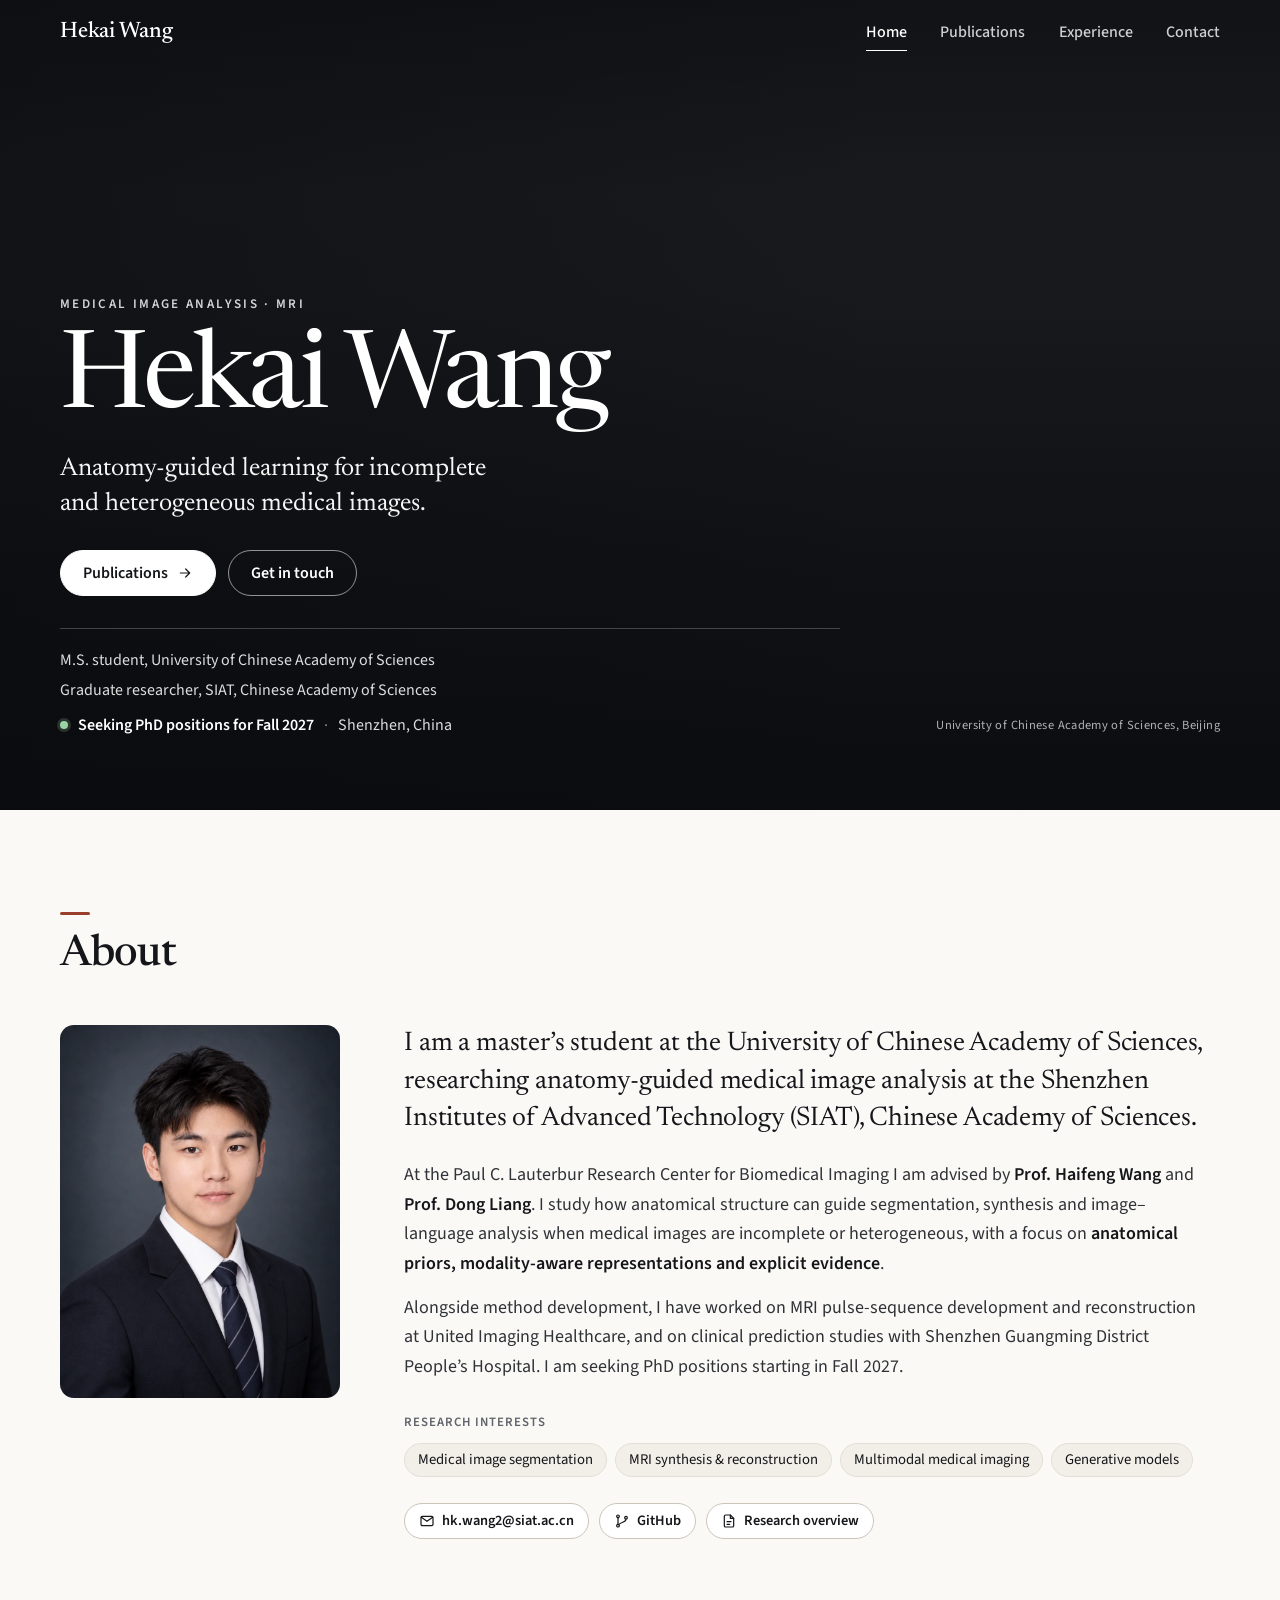
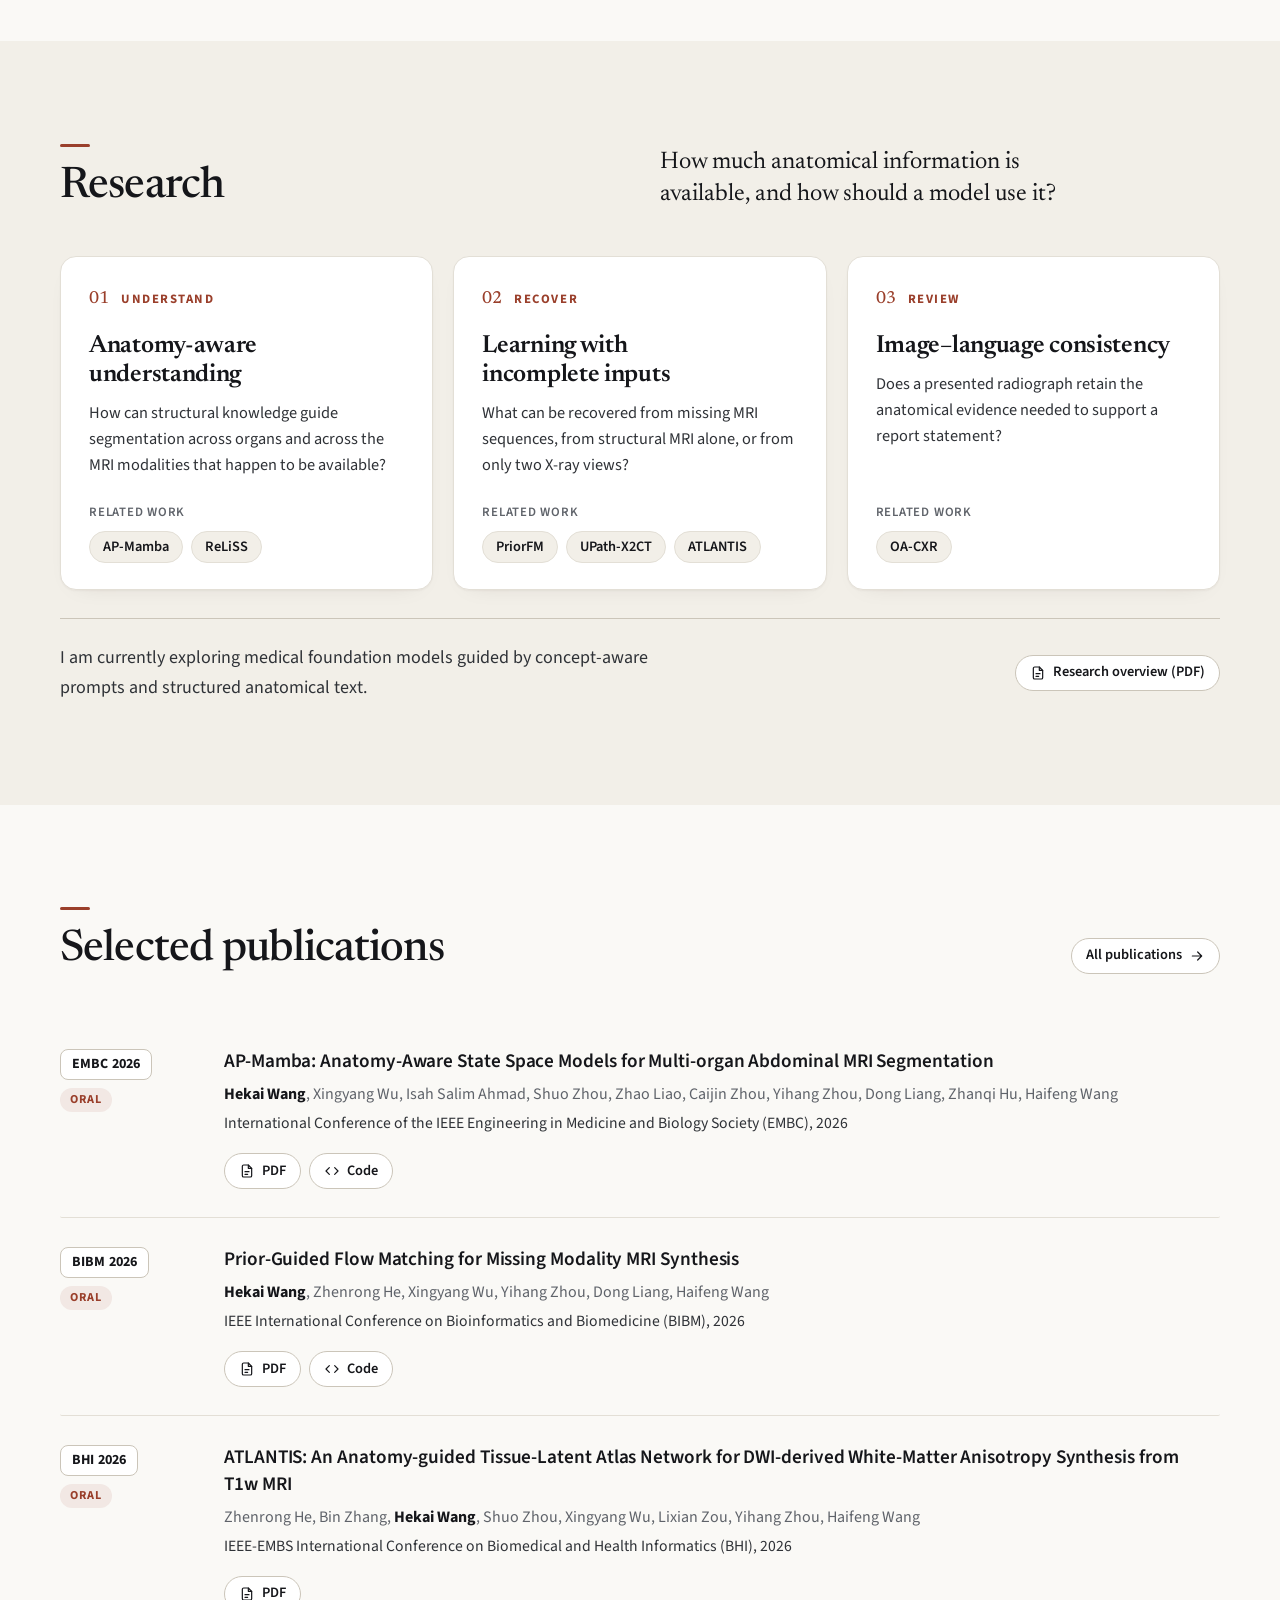
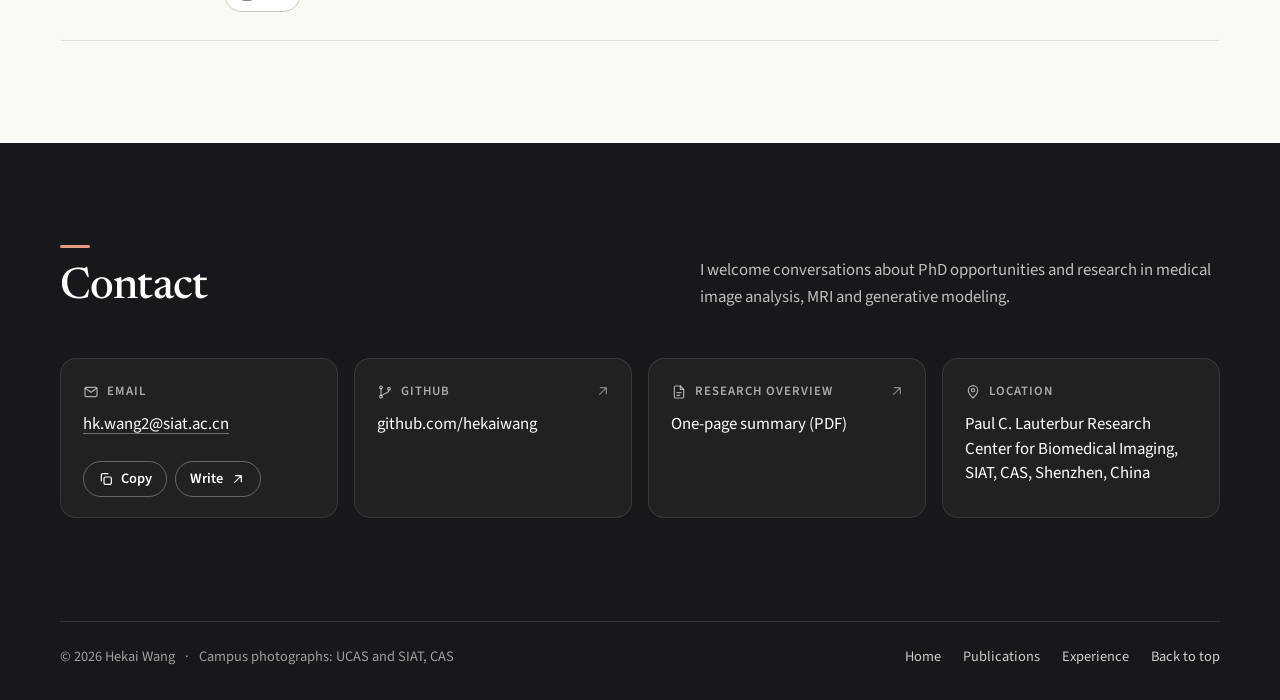
==== index.html @ 2dc3ee7f "Redesign homepage into Home, Publications and Experience pages - Home: campus photo hero (desktop: U" ====
<!doctype html>
<html lang="en">
<head>
<meta charset="utf-8">
<meta name="viewport" content="width=device-width, initial-scale=1, viewport-fit=cover">
<title>Hekai Wang — Medical Image Analysis</title>
<meta name="description" content="Hekai Wang is an M.S. student at the University of Chinese Academy of Sciences and a graduate researcher at SIAT, CAS, working on anatomy-guided medical image analysis. Seeking PhD positions for Fall 2027.">
<meta name="color-scheme" content="light dark">
<meta name="theme-color" content="#faf9f6" media="(prefers-color-scheme: light)">
<meta name="theme-color" content="#111214" media="(prefers-color-scheme: dark)">
<link rel="canonical" href="https://hekaiwang.github.io/">
<meta property="og:type" content="website">
<meta property="og:url" content="https://hekaiwang.github.io/">
<meta property="og:title" content="Hekai Wang — Medical Image Analysis">
<meta property="og:description" content="Hekai Wang is an M.S. student at the University of Chinese Academy of Sciences and a graduate researcher at SIAT, CAS, working on anatomy-guided medical image analysis. Seeking PhD positions for Fall 2027.">
<meta property="og:image" content="https://hekaiwang.github.io/assets/research-overview-preview.webp">
<link rel="icon" href="favicon.svg" type="image/svg+xml">
<link rel="preload" href="assets/newsreader-latin.woff2" as="font" type="font/woff2" crossorigin>
<link rel="preload" href="assets/source-sans-3-latin.woff2" as="font" type="font/woff2" crossorigin>
<link rel="preload" href="assets/hero-phone-sunset.webp" as="image" media="(max-width: 760px), (max-aspect-ratio: 4/5)">
<link rel="preload" href="assets/hero-ucas-gate.webp" as="image" media="(min-width: 761px) and (min-aspect-ratio: 4/5)">
<script>document.documentElement.classList.add('js')</script>
<link rel="stylesheet" href="style.css?v=10">
<script src="site.js?v=10" defer></script>
</head>
<body>
<svg width="0" height="0" style="position:absolute" aria-hidden="true" focusable="false">
  <symbol id="i-doc" viewBox="0 0 24 24"><path d="M14 3H7a2 2 0 0 0-2 2v14a2 2 0 0 0 2 2h10a2 2 0 0 0 2-2V8z"/><path d="M14 3v5h5M9 13h6M9 17h4"/></symbol>
  <symbol id="i-code" viewBox="0 0 24 24"><path d="m8 7-5 5 5 5M16 7l5 5-5 5"/></symbol>
  <symbol id="i-chev" viewBox="0 0 24 24"><path d="m6 9 6 6 6-6"/></symbol>
  <symbol id="i-ext" viewBox="0 0 24 24"><path d="M7 17 17 7M8 7h9v9"/></symbol>
  <symbol id="i-arrow" viewBox="0 0 24 24"><path d="M5 12h14M13 6l6 6-6 6"/></symbol>
  <symbol id="i-down" viewBox="0 0 24 24"><path d="M12 5v14M6 13l6 6 6-6"/></symbol>
  <symbol id="i-mail" viewBox="0 0 24 24"><rect x="3" y="5" width="18" height="14" rx="2"/><path d="m3.5 6.5 8.5 6 8.5-6"/></symbol>
  <symbol id="i-copy" viewBox="0 0 24 24"><rect x="9" y="9" width="11" height="11" rx="2"/><path d="M5 15V6a2 2 0 0 1 2-2h8"/></symbol>
  <symbol id="i-check" viewBox="0 0 24 24"><path d="m5 12.5 4.5 4.5L19 7.5"/></symbol>
  <symbol id="i-pin" viewBox="0 0 24 24"><path d="M12 21s-7-6.2-7-11.5a7 7 0 0 1 14 0C19 14.8 12 21 12 21z"/><circle cx="12" cy="9.5" r="2.5"/></symbol>
  <symbol id="i-branch" viewBox="0 0 24 24"><circle cx="6" cy="5" r="2"/><circle cx="6" cy="19" r="2"/><circle cx="18" cy="7" r="2"/><path d="M6 7v10M18 9c0 5-6 4-11 8.5"/></symbol>
</svg>

<a class="skip" href="#main">Skip to content</a>

<header class="site-header">
  <div class="wrap bar">
    <a class="brand" href="#top">Hekai Wang</a>
    <nav class="nav" id="site-nav" aria-label="Primary">
      <a href="#top" aria-current="page">Home</a>
      <a href="publications.html">Publications</a>
      <a href="experience.html">Experience</a>
      <a href="#contact">Contact</a>
    </nav>
    <button class="menu-button" type="button" aria-expanded="false" aria-controls="site-nav"><span class="label">Menu</span><span class="menu-icon" aria-hidden="true"></span></button>
  </div>
</header>

<main id="main">

<section class="hero hero-home" id="top" aria-label="Introduction">
  <div class="hero-media" aria-hidden="true">
    <picture class="slide slide-first is-active" data-caption="University of Chinese Academy of Sciences, Beijing">
      <source media="(max-width: 760px), (max-aspect-ratio: 4/5)" srcset="assets/hero-phone-sunset.webp" width="1170" height="1620">
      <img src="assets/hero-ucas-gate.webp" alt="" width="2576" height="1096" fetchpriority="high" decoding="async">
    </picture>
    <img class="slide slide-aerial only-desk" data-src="assets/hero-ucas-aerial.webp" data-caption="University of Chinese Academy of Sciences, Beijing" alt="" width="2560" height="1707" decoding="async">
    <img class="slide slide-night only-phone" data-src="assets/hero-phone-night.webp" alt="" width="1170" height="1755" decoding="async">
    <img class="slide slide-ginkgo only-phone" data-src="assets/hero-phone-ginkgo.webp" alt="" width="1170" height="1796" decoding="async">
  </div>
  <div class="hero-inner">
    <div class="wrap hero-row">
      <div class="hero-text">
        <p class="hero-kicker">Medical image analysis · MRI</p>
        <h1>Hekai Wang</h1>
        <p class="hero-lede">Anatomy-guided learning for incomplete and heterogeneous medical images.</p>
        <div class="hero-actions">
          <a class="hbtn hbtn-solid" href="publications.html">Publications<svg class="i" aria-hidden="true"><use href="#i-arrow"/></svg></a>
          <a class="hbtn" href="#contact">Get in touch</a>
        </div>
        <div class="hero-foot">
          <ul class="hero-meta">
            <li>M.S. student, University of Chinese Academy of Sciences</li>
            <li>Graduate researcher, SIAT, Chinese Academy of Sciences</li>
          </ul>
          <p class="hero-status"><span class="status-dot" aria-hidden="true"></span><span>Seeking PhD positions for Fall 2027</span><span class="hero-sep" aria-hidden="true">·</span><span class="hero-loc">Shenzhen, China</span></p>
        </div>
      </div>
      <p class="hero-caption" aria-hidden="true">University of Chinese Academy of Sciences, Beijing</p>
    </div>
  </div>
</section>

<section class="section" aria-labelledby="about-title">
  <div class="wrap" id="about">
    <header class="section-header">
      <h2 class="section-title" id="about-title">About</h2>
    </header>
    <div class="about">
      <figure class="portrait">
        <img src="assets/hekai-wang-portrait.webp" alt="Portrait of Hekai Wang" width="900" height="1200" loading="lazy" decoding="async">
      </figure>
      <div class="about-text">
        <p class="lead">I am a master’s student at the University of Chinese Academy of Sciences, researching anatomy-guided medical image analysis at the Shenzhen Institutes of Advanced Technology (SIAT), Chinese Academy of Sciences.</p>
        <p>At the Paul C. Lauterbur Research Center for Biomedical Imaging I am advised by <strong>Prof. Haifeng Wang</strong> and <strong>Prof. Dong Liang</strong>. I study how anatomical structure can guide segmentation, synthesis and image–language analysis when medical images are incomplete or heterogeneous, with a focus on <strong>anatomical priors, modality-aware representations and explicit evidence</strong>.</p>
        <p>Alongside method development, I have worked on MRI pulse-sequence development and reconstruction at United Imaging Healthcare, and on clinical prediction studies with Shenzhen Guangming District People’s Hospital. I am seeking PhD positions starting in Fall 2027.</p>
        <div class="interests">
          <p class="mini-label">Research interests</p>
          <ul class="chips">
            <li>Medical image segmentation</li>
            <li>MRI synthesis &amp; reconstruction</li>
            <li>Multimodal medical imaging</li>
            <li>Generative models</li>
          </ul>
        </div>
        <div class="about-links">
          <a class="btn-s" href="mailto:hk.wang2@siat.ac.cn"><svg class="i" aria-hidden="true"><use href="#i-mail"/></svg>hk.wang2@siat.ac.cn</a>
          <a class="btn-s" href="https://github.com/hekaiwang" target="_blank" rel="noopener"><svg class="i" aria-hidden="true"><use href="#i-branch"/></svg>GitHub</a>
          <a class="btn-s" href="assets/hekai-wang-research-overview.pdf" target="_blank" rel="noopener"><svg class="i" aria-hidden="true"><use href="#i-doc"/></svg>Research overview</a>
        </div>
      </div>
    </div>
  </div>
</section>

<section class="section tone" aria-labelledby="research-title">
  <div class="wrap" id="research">
    <header class="section-header">
      <h2 class="section-title" id="research-title">Research</h2>
      <p class="section-desc section-question">How much anatomical information is available, and how should a model use it?</p>
    </header>
    <div class="cards">
      <article class="card">
        <p class="card-top"><span class="card-num">01</span><span class="card-kicker">Understand</span></p>
        <h3>Anatomy-aware understanding</h3>
        <p>How can structural knowledge guide segmentation across organs and across the MRI modalities that happen to be available?</p>
        <p class="card-links"><span class="card-links-label">Related work</span><a class="tag" href="publications.html#pub-ap-mamba">AP-Mamba</a><a class="tag" href="publications.html#pub-reliss">ReLiSS</a></p>
      </article>
      <article class="card">
        <p class="card-top"><span class="card-num">02</span><span class="card-kicker">Recover</span></p>
        <h3>Learning with incomplete inputs</h3>
        <p>What can be recovered from missing MRI sequences, from structural MRI alone, or from only two X-ray views?</p>
        <p class="card-links"><span class="card-links-label">Related work</span><a class="tag" href="publications.html#pub-prior-flow">PriorFM</a><a class="tag" href="publications.html#pub-upath">UPath-X2CT</a><a class="tag" href="publications.html#pub-atlantis">ATLANTIS</a></p>
      </article>
      <article class="card">
        <p class="card-top"><span class="card-num">03</span><span class="card-kicker">Review</span></p>
        <h3>Image–language consistency</h3>
        <p>Does a presented radiograph retain the anatomical evidence needed to support a report statement?</p>
        <p class="card-links"><span class="card-links-label">Related work</span><a class="tag" href="publications.html#pub-oa-cxr">OA-CXR</a></p>
      </article>
    </div>
    <div class="research-foot">
      <p>I am currently exploring medical foundation models guided by concept-aware prompts and structured anatomical text.</p>
      <a class="btn-s" href="assets/hekai-wang-research-overview.pdf" target="_blank" rel="noopener"><svg class="i" aria-hidden="true"><use href="#i-doc"/></svg>Research overview (PDF)</a>
    </div>
  </div>
</section>

<section class="section" aria-labelledby="selected-title">
  <div class="wrap" id="selected">
    <header class="section-header">
      <h2 class="section-title" id="selected-title">Selected publications</h2>
      <a class="btn-s btn-more" href="publications.html">All publications<svg class="i" aria-hidden="true"><use href="#i-arrow"/></svg></a>
    </header>
    <div class="pub-list">
    <article class="pub">
        <div class="pub-badge"><span class="venue">EMBC 2026</span><span class="flag flag-oral">Oral</span></div>
        <div class="pub-main">
          <h3 class="pub-title"><a href="papers/ap-mamba.pdf" target="_blank" rel="noopener">AP-Mamba: Anatomy-Aware State Space Models for Multi-organ Abdominal MRI Segmentation</a></h3>
          <p class="pub-authors"><b>Hekai Wang</b>, Xingyang Wu, Isah Salim Ahmad, Shuo Zhou, Zhao Liao, Caijin Zhou, Yihang Zhou, Dong Liang, Zhanqi Hu, Haifeng Wang</p>
          <p class="pub-venue">International Conference of the IEEE Engineering in Medicine and Biology Society (EMBC), 2026</p>
          <div class="pub-actions">
            <a class="btn-s" href="papers/ap-mamba.pdf" target="_blank" rel="noopener"><svg class="i" aria-hidden="true"><use href="#i-doc"/></svg>PDF</a>
            <a class="btn-s" href="https://github.com/hekaiwang/AP-MAMBA" target="_blank" rel="noopener"><svg class="i" aria-hidden="true"><use href="#i-code"/></svg>Code</a>
          </div>
        </div>
      </article>

    <article class="pub">
        <div class="pub-badge"><span class="venue">BIBM 2026</span><span class="flag flag-oral">Oral</span></div>
        <div class="pub-main">
          <h3 class="pub-title"><a href="papers/prior-flow.pdf" target="_blank" rel="noopener">Prior-Guided Flow Matching for Missing Modality MRI Synthesis</a></h3>
          <p class="pub-authors"><b>Hekai Wang</b>, Zhenrong He, Xingyang Wu, Yihang Zhou, Dong Liang, Haifeng Wang</p>
          <p class="pub-venue">IEEE International Conference on Bioinformatics and Biomedicine (BIBM), 2026</p>
          <div class="pub-actions">
            <a class="btn-s" href="papers/prior-flow.pdf" target="_blank" rel="noopener"><svg class="i" aria-hidden="true"><use href="#i-doc"/></svg>PDF</a>
            <a class="btn-s" href="https://github.com/hekaiwang/PriorFM" target="_blank" rel="noopener"><svg class="i" aria-hidden="true"><use href="#i-code"/></svg>Code</a>
          </div>
        </div>
      </article>

    <article class="pub">
        <div class="pub-badge"><span class="venue">BHI 2026</span><span class="flag flag-oral">Oral</span></div>
        <div class="pub-main">
          <h3 class="pub-title"><a href="papers/atlantis.pdf" target="_blank" rel="noopener">ATLANTIS: An Anatomy-guided Tissue-Latent Atlas Network for DWI-derived White-Matter Anisotropy Synthesis from T1w MRI</a></h3>
          <p class="pub-authors">Zhenrong He, Bin Zhang, <b>Hekai Wang</b>, Shuo Zhou, Xingyang Wu, Lixian Zou, Yihang Zhou, Haifeng Wang</p>
          <p class="pub-venue">IEEE-EMBS International Conference on Biomedical and Health Informatics (BHI), 2026</p>
          <div class="pub-actions">
            <a class="btn-s" href="papers/atlantis.pdf" target="_blank" rel="noopener"><svg class="i" aria-hidden="true"><use href="#i-doc"/></svg>PDF</a>
          </div>
        </div>
      </article>
    </div>
  </div>
</section>

<section class="section band" aria-labelledby="contact-title">
  <div class="wrap" id="contact">
    <header class="section-header">
      <h2 class="section-title" id="contact-title">Contact</h2>
      <p class="section-desc">I welcome conversations about PhD opportunities and research in medical image analysis, MRI and generative modeling.</p>
    </header>
    <div class="contact-grid">
      <div class="c-card">
        <p class="c-label"><svg class="i" aria-hidden="true"><use href="#i-mail"/></svg>Email</p>
        <p class="c-value"><a href="mailto:hk.wang2@siat.ac.cn" id="email-address">hk.wang2@siat.ac.cn</a></p>
        <div class="c-actions">
          <button class="btn-s" type="button" data-copy="hk.wang2@siat.ac.cn"><svg class="i i-idle" aria-hidden="true"><use href="#i-copy"/></svg><svg class="i i-done" aria-hidden="true"><use href="#i-check"/></svg><span class="label">Copy</span></button>
          <a class="btn-s" href="mailto:hk.wang2@siat.ac.cn">Write<svg class="i" aria-hidden="true"><use href="#i-ext"/></svg></a>
        </div>
      </div>
      <a class="c-card c-link" href="https://github.com/hekaiwang" target="_blank" rel="noopener">
        <p class="c-label"><svg class="i" aria-hidden="true"><use href="#i-branch"/></svg>GitHub</p>
        <p class="c-value">github.com/hekaiwang</p>
        <span class="c-go" aria-hidden="true"><svg class="i"><use href="#i-ext"/></svg></span>
      </a>
      <a class="c-card c-link" href="assets/hekai-wang-research-overview.pdf" target="_blank" rel="noopener">
        <p class="c-label"><svg class="i" aria-hidden="true"><use href="#i-doc"/></svg>Research overview</p>
        <p class="c-value">One-page summary (PDF)</p>
        <span class="c-go" aria-hidden="true"><svg class="i"><use href="#i-ext"/></svg></span>
      </a>
      <div class="c-card">
        <p class="c-label"><svg class="i" aria-hidden="true"><use href="#i-pin"/></svg>Location</p>
        <p class="c-value">Paul C. Lauterbur Research Center for Biomedical Imaging, SIAT, CAS, Shenzhen, China</p>
      </div>
    </div>
  </div>
</section>

</main>

<footer class="site-footer">
  <div class="wrap footer-row">
    <p>© 2026 Hekai Wang<span class="dot-sep" aria-hidden="true">·</span>Campus photographs: UCAS and SIAT, CAS</p>
    <nav class="footer-nav" aria-label="Footer">
      <a href="index.html">Home</a>
      <a href="publications.html">Publications</a>
      <a href="experience.html">Experience</a>
      <a href="#top">Back to top</a>
    </nav>
  </div>
</footer>

<p class="visually-hidden" id="live" role="status" aria-live="polite"></p>
</body>
</html>
---- style.css ----
/* Hekai Wang — academic homepage
   Newsreader for display, Source Sans 3 for reading.
   Warm paper with tinted alternating sections, ink text, one brick accent from the campus photographs. */

@font-face { font-family: "Newsreader"; font-style: normal; font-weight: 200 800; font-display: swap; src: url("assets/newsreader-latin.woff2") format("woff2"); }
@font-face { font-family: "Source Sans 3"; font-style: normal; font-weight: 200 900; font-display: swap; src: url("assets/source-sans-3-latin.woff2") format("woff2"); }

:root {
  --paper: #faf9f6;
  --tint: #f2efe8;
  --card: #ffffff;
  --ink: #15161a;
  --text: #2f3237;
  --muted: #5f636a;
  --rule: #e3dfd6;
  --rule-strong: #cbc5b9;
  --accent: #9a3f2b;
  --accent-soft: rgba(154, 63, 43, .09);
  --band: #17181b;
  --focus: #2f5d9e;
  --flash: rgba(154, 63, 43, .08);

  --serif: "Newsreader", "Iowan Old Style", "Palatino Linotype", Georgia, serif;
  --sans: "Source Sans 3", -apple-system, BlinkMacSystemFont, "Segoe UI", "Helvetica Neue", Arial, "PingFang SC", "Microsoft YaHei", sans-serif;

  --header-h: 64px;
  --wrap: 1160px;
  --gutter: clamp(20px, 4.5vw, 48px);
  --ease: cubic-bezier(.2, .7, .2, 1);
  color-scheme: light dark;
}

@media (prefers-color-scheme: dark) {
  :root {
    --paper: #111214;
    --tint: #17181b;
    --card: #1d1e22;
    --ink: #f1efea;
    --text: #d5d3ce;
    --muted: #a5a7ac;
    --rule: #2a2c30;
    --rule-strong: #3e4046;
    --accent: #e39a83;
    --accent-soft: rgba(227, 154, 131, .13);
    --band: #1b1c20;
    --focus: #8fb4ff;
    --flash: rgba(227, 154, 131, .1);
  }
}

/* ---------- Base ---------- */

*, *::before, *::after { box-sizing: border-box; }
html { -webkit-text-size-adjust: 100%; text-size-adjust: 100%; scroll-padding-top: calc(var(--header-h) + 24px); }
/* Smooth scrolling only after load, so links like publications.html#pub-reliss land instantly. */
@media (prefers-reduced-motion: no-preference) { html.smooth { scroll-behavior: smooth; } }
body {
  margin: 0;
  background: var(--paper);
  color: var(--text);
  font-family: var(--sans);
  font-size: 1.125rem;
  line-height: 1.65;
  font-kerning: normal;
  -webkit-font-smoothing: antialiased;
  -moz-osx-font-smoothing: grayscale;
  text-rendering: optimizeLegibility;
}
h1, h2, h3, h4, h5, p, ul, ol, dl, dd, figure { margin: 0; }
img { display: block; max-width: 100%; height: auto; }
a { color: inherit; text-decoration: none; }
button { font: inherit; color: inherit; background: none; border: 0; padding: 0; margin: 0; cursor: pointer; -webkit-tap-highlight-color: transparent; }
:focus-visible { outline: 2px solid var(--focus); outline-offset: 3px; border-radius: 4px; }
::selection { background: color-mix(in srgb, var(--accent) 22%, transparent); }

.wrap { width: 100%; max-width: calc(var(--wrap) + 2 * var(--gutter)); margin-inline: auto; padding-inline: var(--gutter); }
.visually-hidden { position: absolute !important; width: 1px; height: 1px; padding: 0; margin: -1px; overflow: hidden; clip: rect(0 0 0 0); white-space: nowrap; border: 0; }
.skip { position: absolute; left: 12px; top: -80px; z-index: 100; padding: 8px 14px; background: var(--ink); color: var(--paper); border-radius: 6px; font-size: 1rem; }
.skip:focus { top: 12px; }

.i { width: 16px; height: 16px; flex: none; fill: none; stroke: currentColor; stroke-width: 1.8; stroke-linecap: round; stroke-linejoin: round; }

/* Small pill buttons used for links and toggles. */
.btn-s {
  display: inline-flex;
  align-items: center;
  gap: 7px;
  min-height: 36px;
  padding: 0 14px;
  border: 1px solid var(--rule-strong);
  border-radius: 999px;
  background: var(--card);
  color: var(--ink);
  font-size: .9rem;
  font-weight: 600;
  line-height: 1;
  white-space: nowrap;
  transition: border-color .2s ease, background-color .2s ease, color .2s ease;
}
.btn-s:hover { border-color: var(--ink); }
.btn-s[aria-expanded="true"] { background: var(--ink); border-color: var(--ink); color: var(--paper); }
.btn-s .chev { width: 15px; height: 15px; margin-right: -3px; transition: transform .35s var(--ease); }
.btn-s[aria-expanded="true"] .chev { transform: rotate(180deg); }
.btn-s .i-done { display: none; }
.btn-s.is-done .i-idle { display: none; }
.btn-s.is-done .i-done { display: block; }

.chips { display: flex; flex-wrap: wrap; gap: 8px; margin: 0; padding: 0; list-style: none; }
.chips li { padding: 5px 13px; border: 1px solid var(--rule); border-radius: 999px; background: var(--tint); color: var(--ink); font-size: .92rem; line-height: 1.5; }
.tone .chips li { background: var(--card); }
.mini-label { margin-bottom: 10px; font-size: .8rem; font-weight: 600; letter-spacing: .08em; text-transform: uppercase; color: var(--muted); }

/* ---------- Header ---------- */

.site-header {
  position: fixed;
  inset: 0 0 auto 0;
  z-index: 50;
  height: var(--header-h);
  background: var(--paper);
  color: var(--ink);
  box-shadow: 0 1px 0 var(--rule);
  transition: background-color .35s var(--ease), color .35s var(--ease), box-shadow .35s var(--ease);
}
.js .site-header:not(.is-solid):not(.menu-open) { background: transparent; color: #fff; box-shadow: 0 1px 0 transparent; }
@supports (backdrop-filter: blur(1px)) or (-webkit-backdrop-filter: blur(1px)) {
  .site-header.is-solid { background: color-mix(in srgb, var(--paper) 86%, transparent); -webkit-backdrop-filter: saturate(1.4) blur(14px); backdrop-filter: saturate(1.4) blur(14px); }
}
.bar { display: flex; align-items: center; justify-content: space-between; height: 100%; }
.brand { font-family: var(--serif); font-size: 1.4rem; font-weight: 500; letter-spacing: -.01em; line-height: 1; }
.nav { display: flex; gap: clamp(20px, 2.6vw, 36px); font-size: 1rem; font-weight: 500; }
.nav a { position: relative; padding-block: 6px; opacity: .8; transition: opacity .2s ease; }
.nav a:hover, .nav a[aria-current] { opacity: 1; }
.nav a::after { content: ""; position: absolute; left: 0; right: 0; bottom: 0; height: 1.5px; background: currentColor; transform: scaleX(0); transform-origin: left; transition: transform .3s var(--ease); }
.nav a[aria-current]::after { transform: scaleX(1); }
.menu-button { display: none; }

/* ---------- Hero ---------- */

.hero { position: relative; height: clamp(600px, 90vh, 980px); color: #fff; background: #1a1b1e; overflow: hidden; isolation: isolate; }
.hero-media { position: absolute; inset: 0; z-index: -2; }
.slide, .slide img { position: absolute; inset: 0; width: 100%; height: 100%; object-fit: cover; }
.slide { display: block; opacity: 0; transition: opacity 1.8s ease; }
.slide.is-active { opacity: 1; }
.slide-first img { object-position: 50% 58%; }
.slide-aerial { object-position: 50% 62%; }
.only-phone { display: none; }
.hero::after {
  content: "";
  position: absolute;
  inset: 0;
  z-index: -1;
  background:
    linear-gradient(180deg, rgba(9, 10, 13, .52) 0, rgba(9, 10, 13, 0) 24%),
    linear-gradient(90deg, rgba(9, 10, 13, .42) 0, rgba(9, 10, 13, .16) 45%, rgba(9, 10, 13, 0) 70%),
    linear-gradient(0deg, rgba(9, 10, 13, .86) 0, rgba(9, 10, 13, .56) 32%, rgba(9, 10, 13, .12) 64%, rgba(9, 10, 13, 0) 100%);
}
.hero-inner { position: absolute; inset: auto 0 0 0; padding-bottom: clamp(36px, 8vh, 84px); }
.hero-row { display: flex; align-items: flex-end; justify-content: space-between; gap: 40px; }
.hero-text { max-width: 780px; }
.hero-kicker { margin-bottom: 18px; font-size: .82rem; font-weight: 600; letter-spacing: .18em; text-transform: uppercase; color: rgba(255, 255, 255, .82); }
.hero h1 { margin-bottom: 20px; font-family: var(--serif); font-weight: 400; font-size: clamp(3.4rem, 8.4vw, 7.4rem); line-height: .92; letter-spacing: -.03em; text-wrap: balance; }
.hero-lede { max-width: 34ch; margin-bottom: 28px; font-family: var(--serif); font-size: clamp(1.25rem, 2vw, 1.65rem); line-height: 1.36; color: rgba(255, 255, 255, .96); text-wrap: balance; }
.hero-actions { display: flex; flex-wrap: wrap; gap: 12px; margin-bottom: 32px; }
.hbtn { display: inline-flex; align-items: center; gap: 9px; min-height: 46px; padding: 0 22px; border: 1px solid rgba(255, 255, 255, .55); border-radius: 999px; color: #fff; font-size: 1rem; font-weight: 600; transition: background-color .2s ease, border-color .2s ease; }
.hbtn:hover { background: rgba(255, 255, 255, .12); border-color: #fff; }
.hbtn-solid { background: #fff; border-color: #fff; color: #15161a; }
.hbtn-solid:hover { background: #efebe4; border-color: #efebe4; }
.hero-foot { padding-top: 18px; border-top: 1px solid rgba(255, 255, 255, .22); }
.hero-meta { display: flex; flex-wrap: wrap; gap: 4px 30px; padding: 0; list-style: none; font-size: 1rem; color: rgba(255, 255, 255, .86); }
.hero-meta li { text-wrap: balance; }
.hero-status { display: flex; flex-wrap: wrap; align-items: center; gap: 0 10px; margin-top: 8px; font-size: 1rem; font-weight: 600; color: #fff; }
.status-dot { width: 8px; height: 8px; border-radius: 50%; background: #9bd3a6; box-shadow: 0 0 0 3px rgba(155, 211, 166, .2); }
.hero-sep { color: rgba(255, 255, 255, .5); font-weight: 400; }
.hero-loc { font-weight: 400; color: rgba(255, 255, 255, .86); }
.hero-caption { flex: none; margin-bottom: 2px; font-size: .78rem; letter-spacing: .03em; color: rgba(255, 255, 255, .68); text-align: right; transition: opacity .45s ease; }
.hero-caption.is-fading { opacity: 0; }

/* Sub-page photo band */
.hero-page { height: clamp(360px, 48vh, 480px); }
.hero-page::before { content: ""; position: absolute; inset: 0; z-index: -1; background: rgba(9, 10, 13, .28); }
.band-pubs img { object-position: 50% 62%; }
.band-xp img { object-position: 50% 64%; }
.hero-page .hero-inner { padding-bottom: clamp(32px, 6vh, 56px); }
.hero-page h1 { margin-bottom: 14px; font-size: clamp(2.9rem, 6.2vw, 4.9rem); }
.hero-page .hero-lede { margin-bottom: 0; max-width: 46ch; }
.page-stats { display: flex; flex-wrap: wrap; gap: 10px 0; margin: 26px 0 0; padding: 18px 0 0; list-style: none; border-top: 1px solid rgba(255, 255, 255, .22); }
.page-stats li { display: flex; align-items: baseline; gap: 8px; padding-right: 26px; margin-right: 26px; border-right: 1px solid rgba(255, 255, 255, .22); font-size: 1rem; color: rgba(255, 255, 255, .86); }
.page-stats li:last-child { border-right: 0; margin-right: 0; padding-right: 0; }
.page-stats b { font-family: var(--serif); font-size: 1.75rem; font-weight: 500; line-height: 1; color: #fff; }
.list-note { margin-bottom: 36px; font-size: 1rem; color: var(--muted); }
.list-note b { font-weight: 600; color: var(--ink); }

/* ---------- Sections ---------- */

.section { padding-block: clamp(64px, 8vw, 104px); }
.tone { background: var(--tint); }
.section-header { display: flex; flex-wrap: wrap; align-items: flex-end; justify-content: space-between; gap: 14px 48px; margin-bottom: clamp(30px, 4vw, 46px); }
.section-title { font-family: var(--serif); font-weight: 500; font-size: clamp(2.1rem, 3.4vw, 2.9rem); line-height: 1.05; letter-spacing: -.02em; color: var(--ink); }
.section-title::before { content: ""; display: block; width: 30px; height: 3px; margin-bottom: 18px; border-radius: 2px; background: var(--accent); }
.section-desc { max-width: 520px; font-size: 1.05rem; color: var(--muted); }
.section-question { max-width: 560px; font-family: var(--serif); font-size: clamp(1.25rem, 1.9vw, 1.5rem); line-height: 1.35; color: var(--ink); text-wrap: balance; }

/* About */
.about { display: grid; grid-template-columns: minmax(0, 280px) minmax(0, 1fr); gap: clamp(32px, 5vw, 64px); align-items: start; }
.portrait img { width: 100%; aspect-ratio: 3 / 4; object-fit: cover; border-radius: 14px; }
.about-text { max-width: 800px; }
.about-text .lead { margin-bottom: 22px; font-family: var(--serif); font-size: clamp(1.4rem, 2.1vw, 1.7rem); line-height: 1.4; letter-spacing: -.006em; color: var(--ink); text-wrap: pretty; }
.about-text p { text-wrap: pretty; }
.about-text p + p { margin-top: 14px; }
.about-text strong { font-weight: 600; color: var(--ink); }
.interests { margin-top: 30px; }
.about-links { display: flex; flex-wrap: wrap; gap: 10px; margin-top: 26px; }

/* Research */
.cards { display: grid; grid-template-columns: repeat(3, minmax(0, 1fr)); gap: 20px; }
.card { display: flex; flex-direction: column; padding: 28px 28px 26px; background: var(--card); border: 1px solid var(--rule); border-radius: 16px; box-shadow: 0 1px 2px rgba(40, 30, 15, .04), 0 8px 24px -18px rgba(40, 30, 15, .18); }
.card-top { display: flex; align-items: baseline; gap: 12px; margin-bottom: 18px; }
.card-num { font-family: var(--serif); font-size: 1.1rem; font-weight: 500; color: var(--accent); font-variant-numeric: lining-nums tabular-nums; }
.card-kicker { font-size: .8rem; font-weight: 700; letter-spacing: .12em; text-transform: uppercase; color: var(--accent); }
.card h3 { margin-bottom: 10px; font-family: var(--serif); font-size: 1.55rem; font-weight: 600; line-height: 1.18; letter-spacing: -.012em; color: var(--ink); text-wrap: balance; }
.card > p { font-size: 1.02rem; line-height: 1.6; text-wrap: pretty; }
.card > .card-links { display: flex; flex-wrap: wrap; align-items: center; gap: 8px; margin-top: auto; padding-top: 24px; }
.card-links-label { width: 100%; font-size: .8rem; font-weight: 600; letter-spacing: .06em; text-transform: uppercase; color: var(--muted); }
.tag { display: inline-flex; align-items: center; min-height: 32px; padding: 0 13px; border: 1px solid var(--rule); border-radius: 999px; background: var(--tint); color: var(--ink); font-size: .9rem; font-weight: 600; transition: border-color .2s ease, background-color .2s ease; }
.tag:hover { border-color: var(--ink); background: var(--card); }
.research-foot { display: flex; flex-wrap: wrap; align-items: center; justify-content: space-between; gap: 16px 32px; margin-top: 28px; padding-top: 24px; border-top: 1px solid var(--rule-strong); }
.research-foot p { max-width: 640px; text-wrap: pretty; }

/* Publications */
.pub-group + .pub-group { margin-top: 60px; }
.group-title { display: flex; align-items: center; gap: 12px; padding-bottom: 14px; border-bottom: 2px solid var(--ink); font-size: 1.4rem; font-weight: 600; line-height: 1.2; letter-spacing: -.005em; color: var(--ink); }
.count { display: inline-grid; place-items: center; min-width: 28px; height: 28px; padding: 0 8px; border-radius: 999px; background: var(--tint); color: var(--muted); font-size: .88rem; font-weight: 600; }
.pub { display: grid; grid-template-columns: 136px minmax(0, 1fr); gap: 28px; padding: 28px 0; border-bottom: 1px solid var(--rule); border-radius: 2px; }
.pub:target { animation: flash 2.4s var(--ease); }
@keyframes flash { 0%, 30% { background: var(--flash); box-shadow: 0 0 0 16px var(--flash); } 100% { background: transparent; box-shadow: 0 0 0 16px transparent; } }
.pub-badge { display: flex; flex-direction: column; align-items: flex-start; gap: 8px; padding-top: 1px; }
.venue { display: inline-block; padding: 5px 11px; border: 1px solid var(--rule-strong); border-radius: 8px; background: var(--card); color: var(--ink); font-size: .88rem; font-weight: 700; line-height: 1.35; letter-spacing: .01em; white-space: nowrap; }
.flag { font-size: .82rem; font-weight: 600; color: var(--muted); }
.flag-oral { padding: 2px 10px; border-radius: 999px; background: var(--accent-soft); color: var(--accent); font-size: .76rem; font-weight: 700; letter-spacing: .08em; text-transform: uppercase; }
.pub-title { font-size: 1.2rem; font-weight: 600; line-height: 1.38; letter-spacing: -.004em; color: var(--ink); text-wrap: pretty; }
.pub-title a { transition: color .2s ease; }
.pub-title a:hover { color: var(--accent); }
.pub-authors { margin-top: 8px; font-size: 1rem; line-height: 1.55; color: var(--muted); }
.pub-authors b { font-weight: 700; color: var(--ink); }
.pub-venue { margin-top: 4px; font-size: .98rem; color: var(--text); }
.pub-actions { display: flex; flex-wrap: wrap; gap: 8px; margin-top: 16px; }

/* Inline details: height animates through grid rows; hidden content leaves the tab order. */
.js .reveal { display: grid; grid-template-rows: 0fr; visibility: hidden; transition: grid-template-rows .42s var(--ease), visibility 0s linear .42s; }
.js .reveal.is-open { grid-template-rows: 1fr; visibility: visible; transition: grid-template-rows .42s var(--ease), visibility 0s linear 0s; }
.reveal-inner { min-height: 0; overflow: hidden; }
.js .reveal .reveal-inner > * { opacity: 0; transform: translateY(-4px); transition: opacity .25s ease, transform .35s var(--ease); }
.js .reveal.is-open .reveal-inner > * { opacity: 1; transform: none; transition: opacity .35s ease .08s, transform .42s var(--ease) .04s; }
@media (prefers-reduced-motion: reduce) {
  .js .reveal, .js .reveal.is-open, .js .reveal .reveal-inner > *, .js .reveal.is-open .reveal-inner > * { transition: none; }
}
.detail { padding-top: 22px; }
.detail-summary { max-width: 72ch; font-size: 1.02rem; color: var(--text); text-wrap: pretty; }
.figure { margin-top: 18px; padding: clamp(12px, 2.2vw, 24px); background: #fff; border: 1px solid var(--rule); border-radius: 12px; }
.figure a { display: block; cursor: zoom-in; }
.figure img { width: auto; max-width: 100%; max-height: 480px; margin-inline: auto; }
.figure figcaption { margin-top: 12px; font-size: .85rem; color: #63666c; text-align: center; }
.detail-cols { display: grid; grid-template-columns: minmax(0, 1.25fr) minmax(0, 1fr); gap: 36px; margin-top: 22px; }
.detail h5 { margin-bottom: 8px; font-size: .82rem; font-weight: 700; letter-spacing: .08em; text-transform: uppercase; color: var(--muted); }
.detail ul { margin: 0; padding-left: 1.1em; }
.detail li, .detail-cols p { font-size: 1rem; line-height: 1.6; }
.detail li + li { margin-top: 6px; }
.detail li::marker { color: var(--accent); }

/* Experience */
.xp-grid { display: grid; grid-template-columns: repeat(2, minmax(0, 1fr)); gap: 56px 64px; }
.xp-wide { grid-column: 1 / -1; }
.xp-group > .group-title { margin-bottom: 26px; }
.timeline { display: grid; gap: 30px; }
.timeline-2 { grid-template-columns: repeat(2, minmax(0, 1fr)); gap: 30px 64px; }
.xp { position: relative; padding-left: 26px; border-left: 1px solid var(--rule-strong); }
.xp::before { content: ""; position: absolute; left: -6px; top: .42em; width: 11px; height: 11px; border-radius: 50%; background: var(--tint); border: 2px solid var(--accent); }
.xp-date { font-size: .92rem; font-weight: 600; color: var(--accent); font-variant-numeric: tabular-nums; }
.xp-date span { font-weight: 400; color: var(--muted); }
.xp h4 { margin-top: 4px; font-size: 1.15rem; font-weight: 600; line-height: 1.38; color: var(--ink); }
.xp-role { margin-top: 2px; font-size: 1.02rem; color: var(--text); }
.xp-where { margin-top: 2px; font-size: .95rem; color: var(--muted); }
.xp ul { margin: 12px 0 0; padding-left: 1.1em; }
.xp li { font-size: 1rem; line-height: 1.6; text-wrap: pretty; }
.xp li + li { margin-top: 6px; }
.xp li::marker { color: var(--accent); }
.skills { display: grid; grid-template-columns: repeat(3, minmax(0, 1fr)); gap: 24px 40px; }

/* Contact */
.band { background: var(--band); color: #e9e7e2; }
.band .section-title { color: #fff; }
.band .section-title::before { background: #e39a83; }
.band .section-desc { color: rgba(255, 255, 255, .72); }
.contact-grid { display: grid; grid-template-columns: repeat(4, minmax(0, 1fr)); gap: 16px; }
.c-card { position: relative; display: flex; flex-direction: column; gap: 10px; min-height: 160px; padding: 22px 22px 20px; border: 1px solid rgba(255, 255, 255, .1); border-radius: 16px; background: rgba(255, 255, 255, .04); color: #fff; }
.c-label { display: flex; align-items: center; gap: 8px; font-size: .8rem; font-weight: 600; letter-spacing: .08em; text-transform: uppercase; color: rgba(255, 255, 255, .62); }
.c-value { font-size: 1.05rem; line-height: 1.45; color: #fff; overflow-wrap: anywhere; }
.c-value a { text-decoration: underline; text-decoration-thickness: 1px; text-underline-offset: .22em; text-decoration-color: rgba(255, 255, 255, .35); transition: text-decoration-color .2s ease; }
.c-value a:hover { text-decoration-color: #fff; }
.c-actions { display: flex; flex-wrap: wrap; gap: 8px; margin-top: auto; padding-top: 6px; }
.band .btn-s { background: transparent; color: #fff; border-color: rgba(255, 255, 255, .3); }
.band .btn-s:hover { border-color: #fff; }
.band .btn-s.is-done { border-color: #9bd3a6; color: #9bd3a6; }
.c-link { transition: border-color .2s ease, background-color .2s ease; }
.c-link:hover { border-color: rgba(255, 255, 255, .36); background: rgba(255, 255, 255, .07); }
.c-go { position: absolute; top: 20px; right: 20px; color: rgba(255, 255, 255, .45); transition: color .2s ease, transform .25s var(--ease); }
.c-link:hover .c-go { color: #fff; transform: translate(2px, -2px); }

/* Contact strip on sub-pages */
.contact-strip { padding-block: clamp(48px, 6vw, 72px); }
.strip-row { display: flex; flex-wrap: wrap; align-items: center; justify-content: space-between; gap: 24px 48px; }
.strip-title { margin-bottom: 6px; font-family: var(--serif); font-size: clamp(1.7rem, 2.6vw, 2.2rem); font-weight: 500; line-height: 1.1; letter-spacing: -.015em; color: #fff; }
.strip-text p { max-width: 46ch; color: rgba(255, 255, 255, .72); }
.strip-actions { display: flex; flex-wrap: wrap; align-items: center; gap: 10px; }
.strip-email { display: inline-flex; align-items: center; gap: 9px; margin-right: 6px; font-size: 1.08rem; font-weight: 600; color: #fff; text-decoration: underline; text-decoration-thickness: 1px; text-underline-offset: .24em; text-decoration-color: rgba(255, 255, 255, .35); transition: text-decoration-color .2s ease; }
.strip-email:hover { text-decoration-color: #fff; }
.strip-email .i { width: 18px; height: 18px; color: rgba(255, 255, 255, .7); }

/* Footer */
.site-footer { padding-bottom: 32px; background: var(--band); color: rgba(255, 255, 255, .58); font-size: .9rem; }
.footer-row { position: relative; display: flex; flex-wrap: wrap; align-items: center; justify-content: space-between; gap: 10px 24px; padding-top: 24px; }
.footer-row::before { content: ""; position: absolute; top: 0; left: var(--gutter); right: var(--gutter); height: 1px; background: rgba(255, 255, 255, .12); }
.dot-sep { margin-inline: 10px; }
.footer-nav { display: flex; flex-wrap: wrap; gap: 6px 22px; }
.footer-nav a { color: rgba(255, 255, 255, .78); transition: color .2s ease; }
.footer-nav a:hover { color: #fff; }

/* ---------- Responsive ---------- */

@media (max-width: 1024px) {
  .contact-grid { grid-template-columns: repeat(2, minmax(0, 1fr)); }
}

@media (max-width: 900px) {
  .cards { grid-template-columns: minmax(0, 1fr); }
  .card { padding: 24px; }
}

@media (max-width: 860px) {
  :root { --header-h: 56px; }
  .js .menu-button { display: inline-flex; align-items: center; gap: 10px; min-height: 44px; font-size: 1rem; font-weight: 500; }
  .menu-icon { position: relative; width: 16px; height: 8px; }
  .menu-icon::before, .menu-icon::after { content: ""; position: absolute; left: 0; right: 0; height: 1.5px; background: currentColor; transition: transform .3s var(--ease), top .3s var(--ease); }
  .menu-icon::before { top: 0; }
  .menu-icon::after { top: 6.5px; }
  .menu-open .menu-icon::before { top: 3.25px; transform: rotate(45deg); }
  .menu-open .menu-icon::after { top: 3.25px; transform: rotate(-45deg); }

  .nav { display: none; }
  .js .nav {
    display: flex;
    position: absolute;
    top: var(--header-h);
    left: 0;
    right: 0;
    flex-direction: column;
    gap: 0;
    padding: 4px var(--gutter) 16px;
    background: var(--paper);
    color: var(--ink);
    border-bottom: 1px solid var(--rule);
    box-shadow: 0 24px 40px -28px rgba(0, 0, 0, .3);
    opacity: 0;
    transform: translateY(-6px);
    visibility: hidden;
    transition: opacity .22s var(--ease), transform .28s var(--ease), visibility 0s linear .28s;
  }
  .js .menu-open .nav { opacity: 1; transform: none; visibility: visible; transition: opacity .22s var(--ease), transform .28s var(--ease), visibility 0s linear 0s; }
  .nav a { padding: 14px 0; border-bottom: 1px solid var(--rule); font-family: var(--serif); font-size: 1.3rem; font-weight: 500; opacity: 1; }
  .nav a:last-child { border-bottom: 0; }
  .nav a::after { display: none; }
  .nav a[aria-current] { color: var(--accent); }

  .about { grid-template-columns: minmax(0, 1fr); gap: 28px; }
  .portrait { width: 168px; }
  .xp-grid, .timeline-2 { grid-template-columns: minmax(0, 1fr); }
  .xp-grid { gap: 48px; }
}

@media (max-width: 760px), (max-aspect-ratio: 4/5) {
  .hero-home { height: 100vh; height: 100svh; min-height: 600px; max-height: 1000px; }
  .hero-home .only-desk { display: none; }
  .hero-home .only-phone { display: block; }
  .hero-home .slide-first img { object-position: 70% 50%; }
  .hero-home .slide-night { object-position: 30% 50%; }
  .hero-home .slide-ginkgo { object-position: 36% 50%; }
  .hero-page .band-pubs img { object-position: 30% 40%; }
  .hero-page .band-xp img { object-position: 30% 30%; }
  .hero-caption { display: none; }
  .hero-page { height: auto; min-height: 340px; }
  .hero-page .hero-inner { position: relative; padding-top: calc(var(--header-h) + 64px); }
}

@media (max-width: 700px) {
  .pub { grid-template-columns: minmax(0, 1fr); gap: 12px; padding: 24px 0; }
  .pub-badge { flex-direction: row; align-items: center; gap: 10px; }
  .skills { grid-template-columns: minmax(0, 1fr); }
}

@media (max-width: 600px) {
  body { font-size: 1.0625rem; }
  .contact-grid { grid-template-columns: minmax(0, 1fr); }
  .c-card { min-height: 0; }
  .hero-kicker { margin-bottom: 14px; font-size: .76rem; }
  .hero h1 { margin-bottom: 16px; font-size: clamp(3rem, 14vw, 3.9rem); }
  .hero-lede { margin-bottom: 22px; }
  .hero-actions { margin-bottom: 24px; }
  .hbtn { min-height: 44px; padding: 0 18px; font-size: .95rem; }
  .hero-meta { flex-direction: column; gap: 2px; font-size: .95rem; }
  .hero-status { font-size: .95rem; }
  .hero-sep { display: none; }
  .hero-loc { flex-basis: 100%; padding-left: 18px; }
  .hero-inner { padding-bottom: max(30px, env(safe-area-inset-bottom)); }
  .section-header { margin-bottom: 26px; }
  .group-title { font-size: 1.25rem; }
  .pub-title { font-size: 1.12rem; }
  .pub-authors { font-size: .96rem; }
  .detail-cols { grid-template-columns: minmax(0, 1fr); gap: 20px; }
  .research-foot .btn-s { white-space: normal; }
  .footer-row { flex-direction: column; align-items: flex-start; }
  .page-stats { display: grid; grid-template-columns: repeat(2, minmax(0, 1fr)); gap: 10px 16px; }
  .page-stats li { padding: 0; margin: 0; border: 0; font-size: .95rem; }
  .page-stats b { font-size: 1.45rem; }
  .strip-actions { width: 100%; }
  .strip-email { width: 100%; margin: 0 0 4px; }
}

@media print {
  .site-header, .hero-media, .menu-button, .pub-actions, .btn-s, .hero-actions { display: none !important; }
  .hero { height: auto; color: var(--ink); background: none; }
  .hero::after { display: none; }
  .hero-inner { position: static; padding: 24px 0; }
  .hero-meta, .hero-status, .hero-kicker, .hero-lede, .hero-loc { color: var(--ink); }
  .js .reveal { display: block; visibility: visible; }
  .js .reveal .reveal-inner > * { opacity: 1; transform: none; }
  .band, .site-footer { background: none; color: var(--ink); }
}
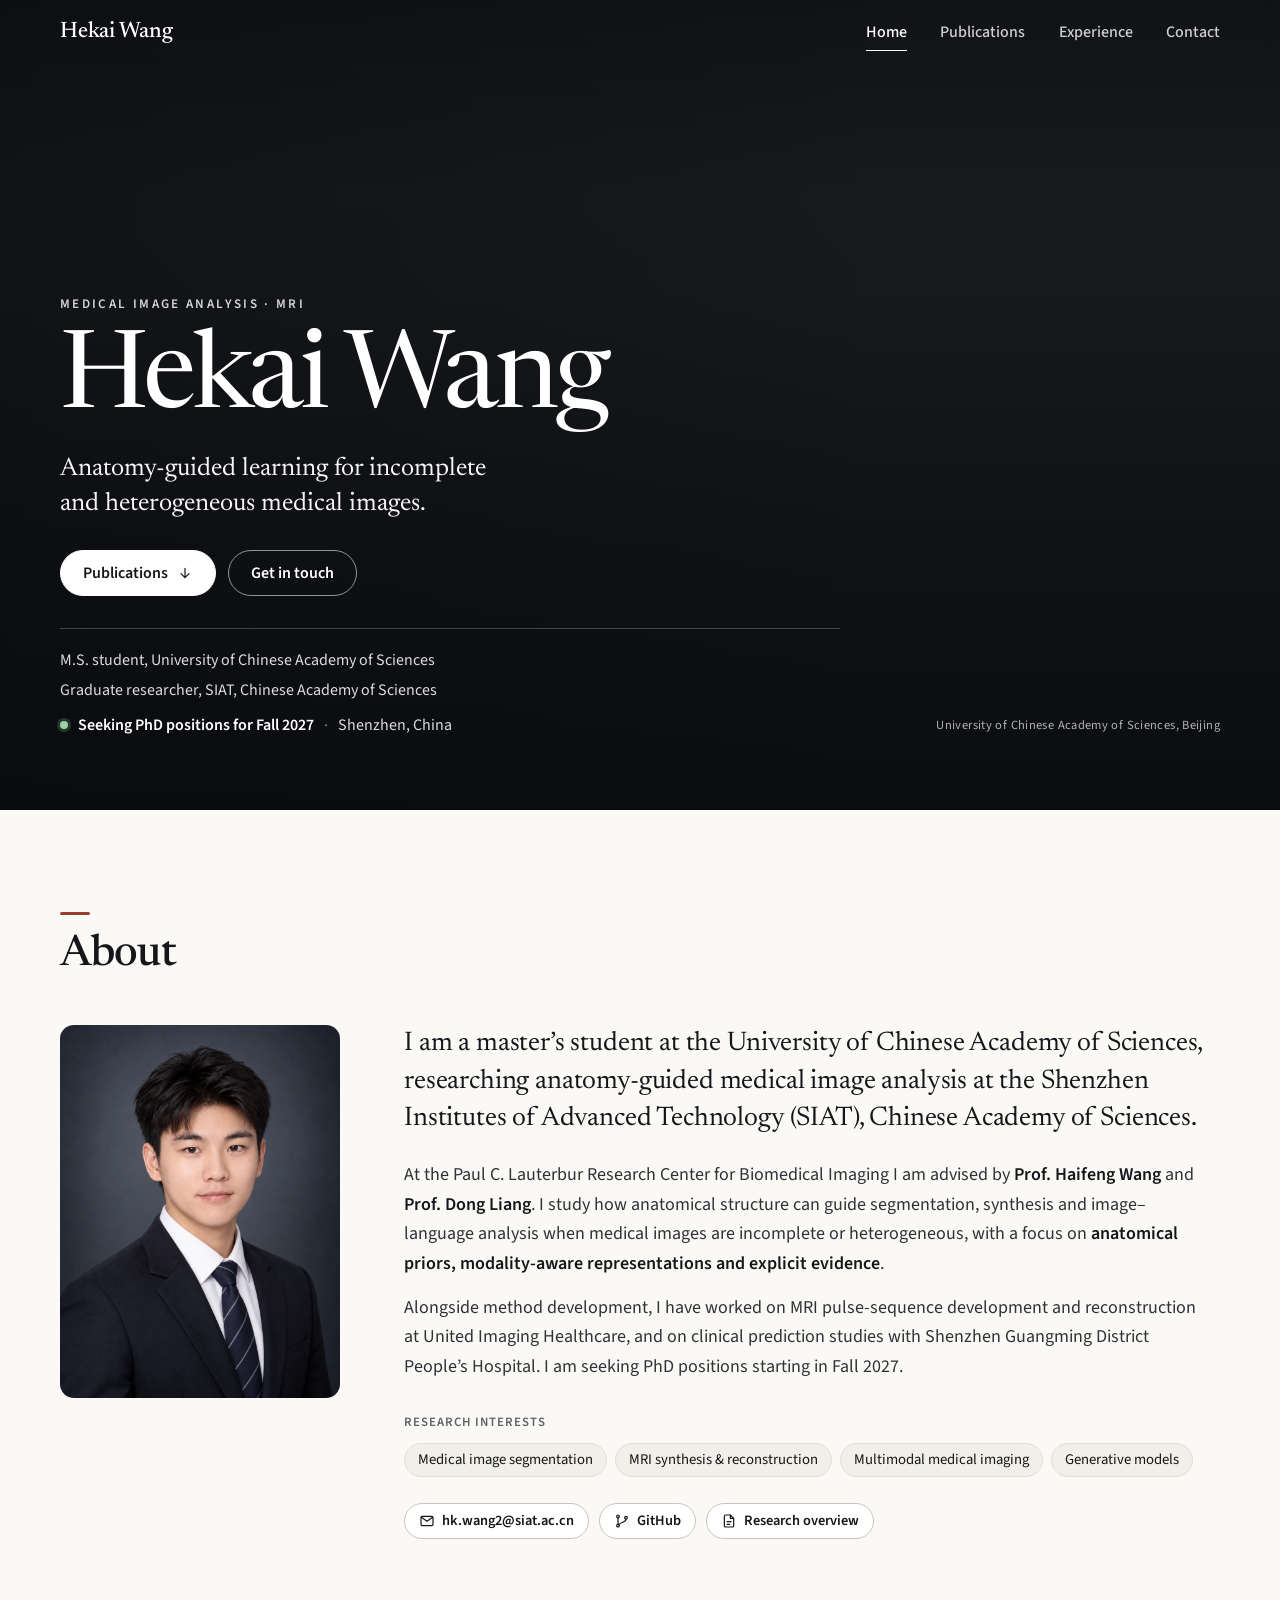
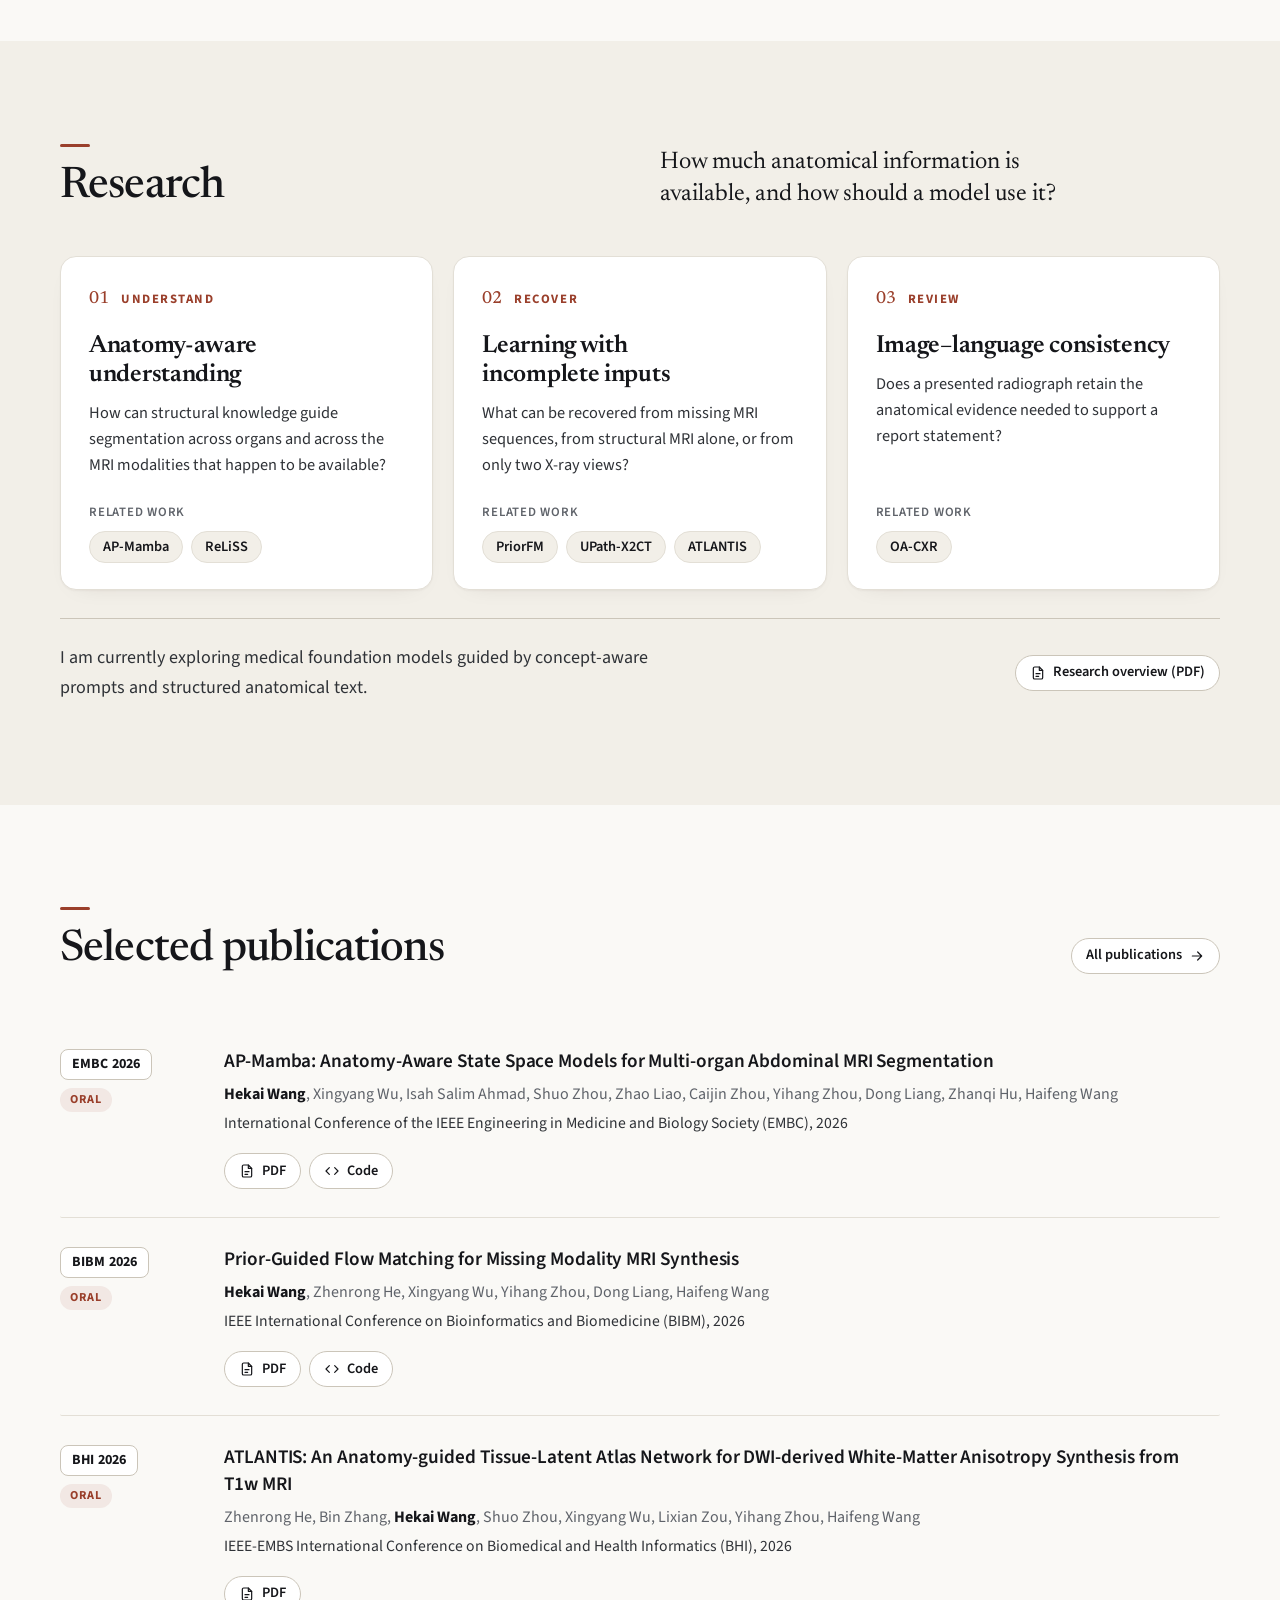
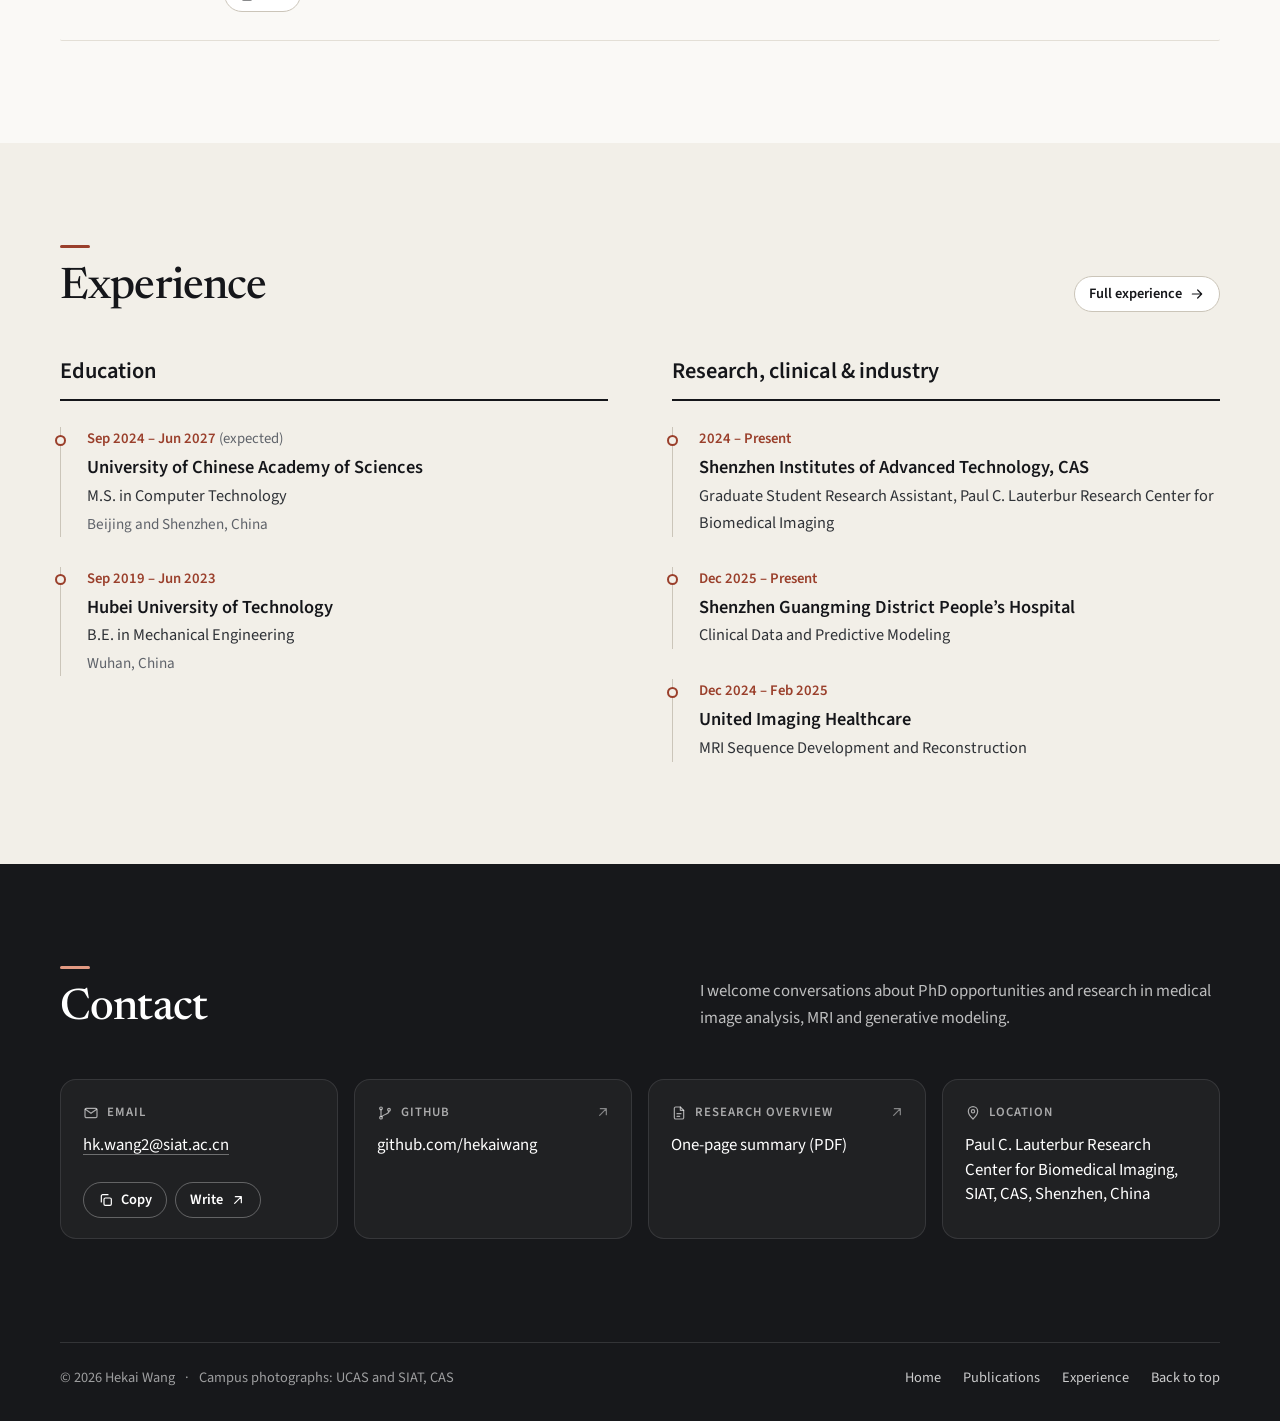
==== commit 11ecaa61: "Continuous home page, phone photo set and new favicon - Home now scrolls Home > Publications > Exper" ====
--- a/index.html
+++ b/index.html
@@ -14,14 +14,17 @@
 <meta property="og:title" content="Hekai Wang — Medical Image Analysis">
 <meta property="og:description" content="Hekai Wang is an M.S. student at the University of Chinese Academy of Sciences and a graduate researcher at SIAT, CAS, working on anatomy-guided medical image analysis. Seeking PhD positions for Fall 2027.">
 <meta property="og:image" content="https://hekaiwang.github.io/assets/research-overview-preview.webp">
-<link rel="icon" href="favicon.svg" type="image/svg+xml">
+<link rel="icon" href="favicon.ico" sizes="16x16 32x32 48x48">
+<link rel="icon" href="favicon-32.png" type="image/png" sizes="32x32">
+<link rel="icon" href="favicon-192.png" type="image/png" sizes="192x192">
+<link rel="apple-touch-icon" href="apple-touch-icon.png">
 <link rel="preload" href="assets/newsreader-latin.woff2" as="font" type="font/woff2" crossorigin>
 <link rel="preload" href="assets/source-sans-3-latin.woff2" as="font" type="font/woff2" crossorigin>
 <link rel="preload" href="assets/hero-phone-sunset.webp" as="image" media="(max-width: 760px), (max-aspect-ratio: 4/5)">
 <link rel="preload" href="assets/hero-ucas-gate.webp" as="image" media="(min-width: 761px) and (min-aspect-ratio: 4/5)">
 <script>document.documentElement.classList.add('js')</script>
-<link rel="stylesheet" href="style.css?v=10">
-<script src="site.js?v=10" defer></script>
+<link rel="stylesheet" href="style.css?v=11">
+<script src="site.js?v=11" defer></script>
 </head>
 <body>
 <svg width="0" height="0" style="position:absolute" aria-hidden="true" focusable="false">
@@ -45,8 +48,8 @@
     <a class="brand" href="#top">Hekai Wang</a>
     <nav class="nav" id="site-nav" aria-label="Primary">
       <a href="#top" aria-current="page">Home</a>
-      <a href="publications.html">Publications</a>
-      <a href="experience.html">Experience</a>
+      <a href="#publications">Publications</a>
+      <a href="#experience">Experience</a>
       <a href="#contact">Contact</a>
     </nav>
     <button class="menu-button" type="button" aria-expanded="false" aria-controls="site-nav"><span class="label">Menu</span><span class="menu-icon" aria-hidden="true"></span></button>
@@ -72,7 +75,7 @@
         <h1>Hekai Wang</h1>
         <p class="hero-lede">Anatomy-guided learning for incomplete and heterogeneous medical images.</p>
         <div class="hero-actions">
-          <a class="hbtn hbtn-solid" href="publications.html">Publications<svg class="i" aria-hidden="true"><use href="#i-arrow"/></svg></a>
+          <a class="hbtn hbtn-solid" href="#publications">Publications<svg class="i" aria-hidden="true"><use href="#i-down"/></svg></a>
           <a class="hbtn" href="#contact">Get in touch</a>
         </div>
         <div class="hero-foot">
@@ -154,7 +157,7 @@
 </section>
 
 <section class="section" aria-labelledby="selected-title">
-  <div class="wrap" id="selected">
+  <div class="wrap" id="publications">
     <header class="section-header">
       <h2 class="section-title" id="selected-title">Selected publications</h2>
       <a class="btn-s btn-more" href="publications.html">All publications<svg class="i" aria-hidden="true"><use href="#i-arrow"/></svg></a>
@@ -197,6 +200,54 @@
           </div>
         </div>
       </article>
+    </div>
+  </div>
+</section>
+
+<section class="section tone" aria-labelledby="xp-title">
+  <div class="wrap" id="experience">
+    <header class="section-header">
+      <h2 class="section-title" id="xp-title">Experience</h2>
+      <a class="btn-s btn-more" href="experience.html">Full experience<svg class="i" aria-hidden="true"><use href="#i-arrow"/></svg></a>
+    </header>
+    <div class="xp-grid">
+      <div class="xp-group">
+        <h3 class="group-title">Education</h3>
+        <div class="timeline">
+          <div class="xp">
+            <p class="xp-date">Sep 2024 – Jun 2027 <span>(expected)</span></p>
+            <h4>University of Chinese Academy of Sciences</h4>
+            <p class="xp-role">M.S. in Computer Technology</p>
+            <p class="xp-where">Beijing and Shenzhen, China</p>
+          </div>
+          <div class="xp">
+            <p class="xp-date">Sep 2019 – Jun 2023</p>
+            <h4>Hubei University of Technology</h4>
+            <p class="xp-role">B.E. in Mechanical Engineering</p>
+            <p class="xp-where">Wuhan, China</p>
+          </div>
+        </div>
+      </div>
+      <div class="xp-group">
+        <h3 class="group-title">Research, clinical &amp; industry</h3>
+        <div class="timeline">
+          <div class="xp">
+            <p class="xp-date">2024 – Present</p>
+            <h4>Shenzhen Institutes of Advanced Technology, CAS</h4>
+            <p class="xp-role">Graduate Student Research Assistant, Paul C. Lauterbur Research Center for Biomedical Imaging</p>
+          </div>
+          <div class="xp">
+            <p class="xp-date">Dec 2025 – Present</p>
+            <h4>Shenzhen Guangming District People’s Hospital</h4>
+            <p class="xp-role">Clinical Data and Predictive Modeling</p>
+          </div>
+          <div class="xp">
+            <p class="xp-date">Dec 2024 – Feb 2025</p>
+            <h4>United Imaging Healthcare</h4>
+            <p class="xp-role">MRI Sequence Development and Reconstruction</p>
+          </div>
+        </div>
+      </div>
     </div>
   </div>
 </section>
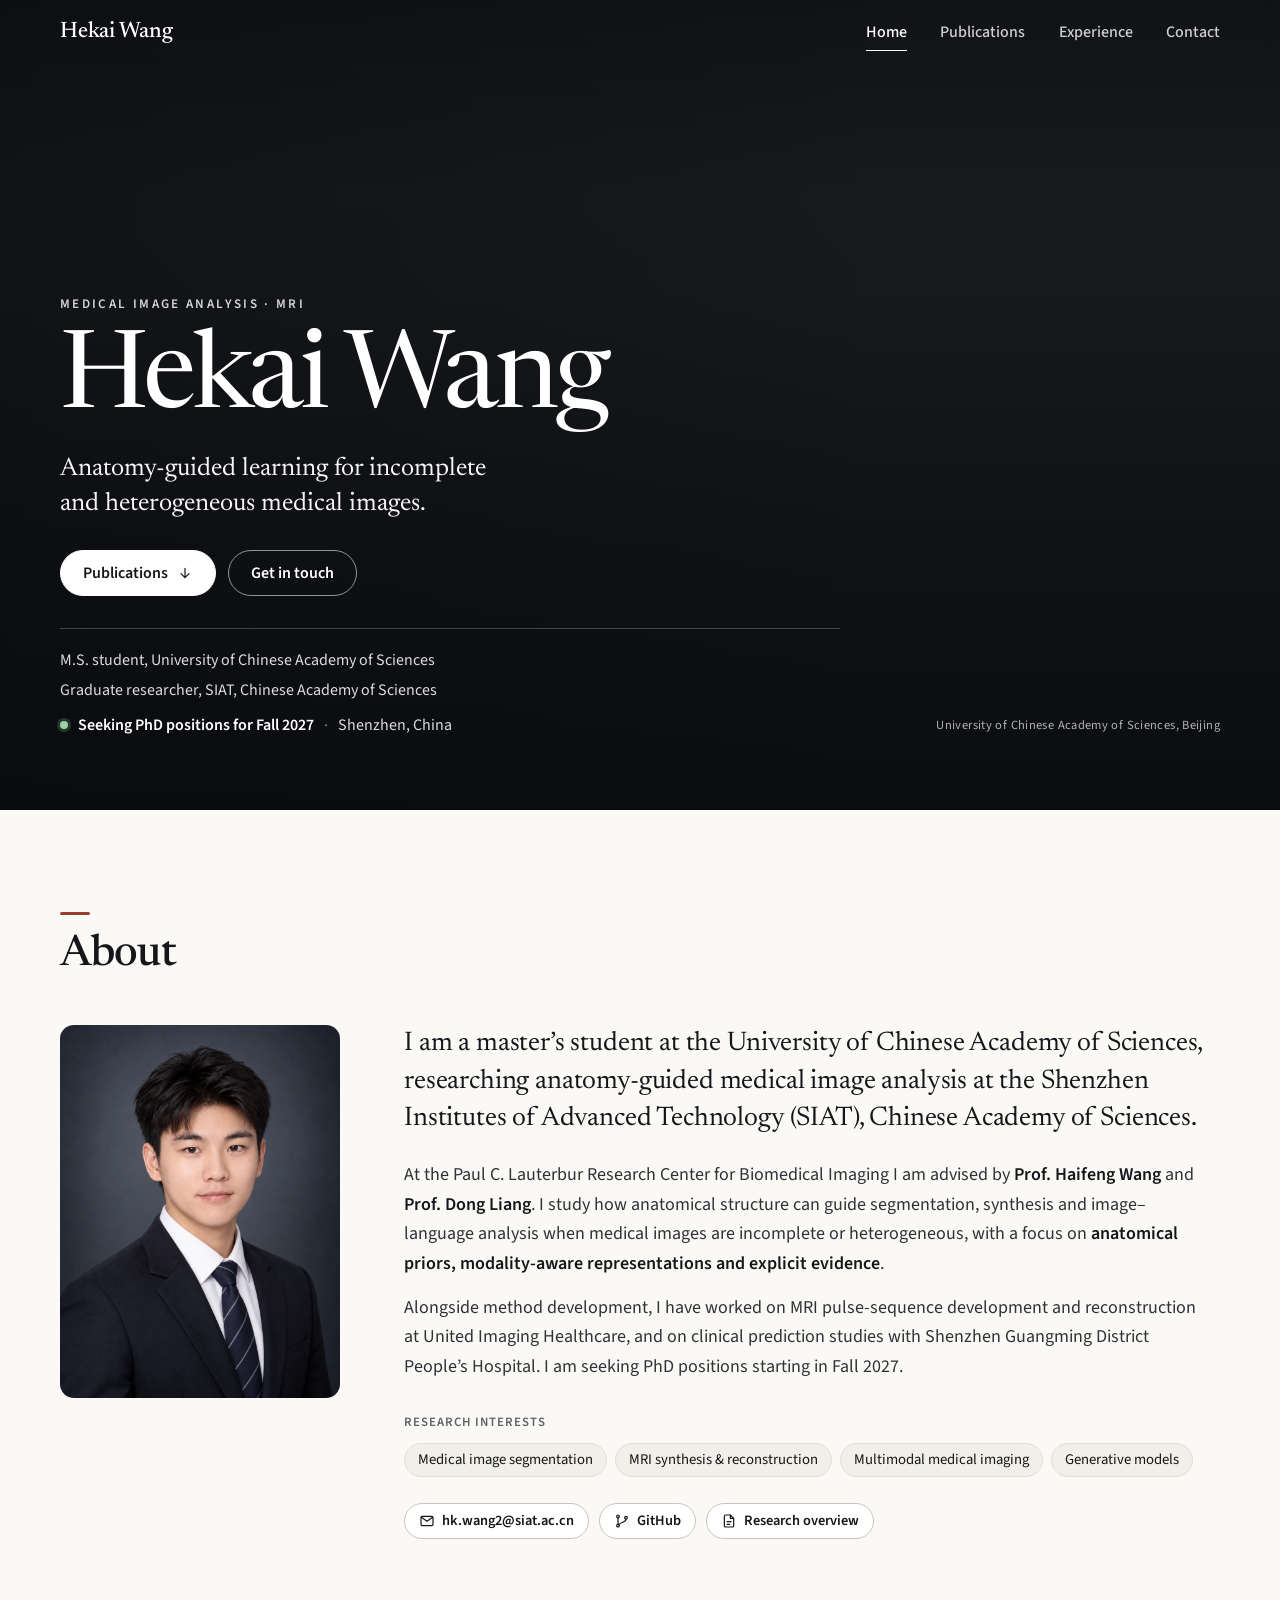
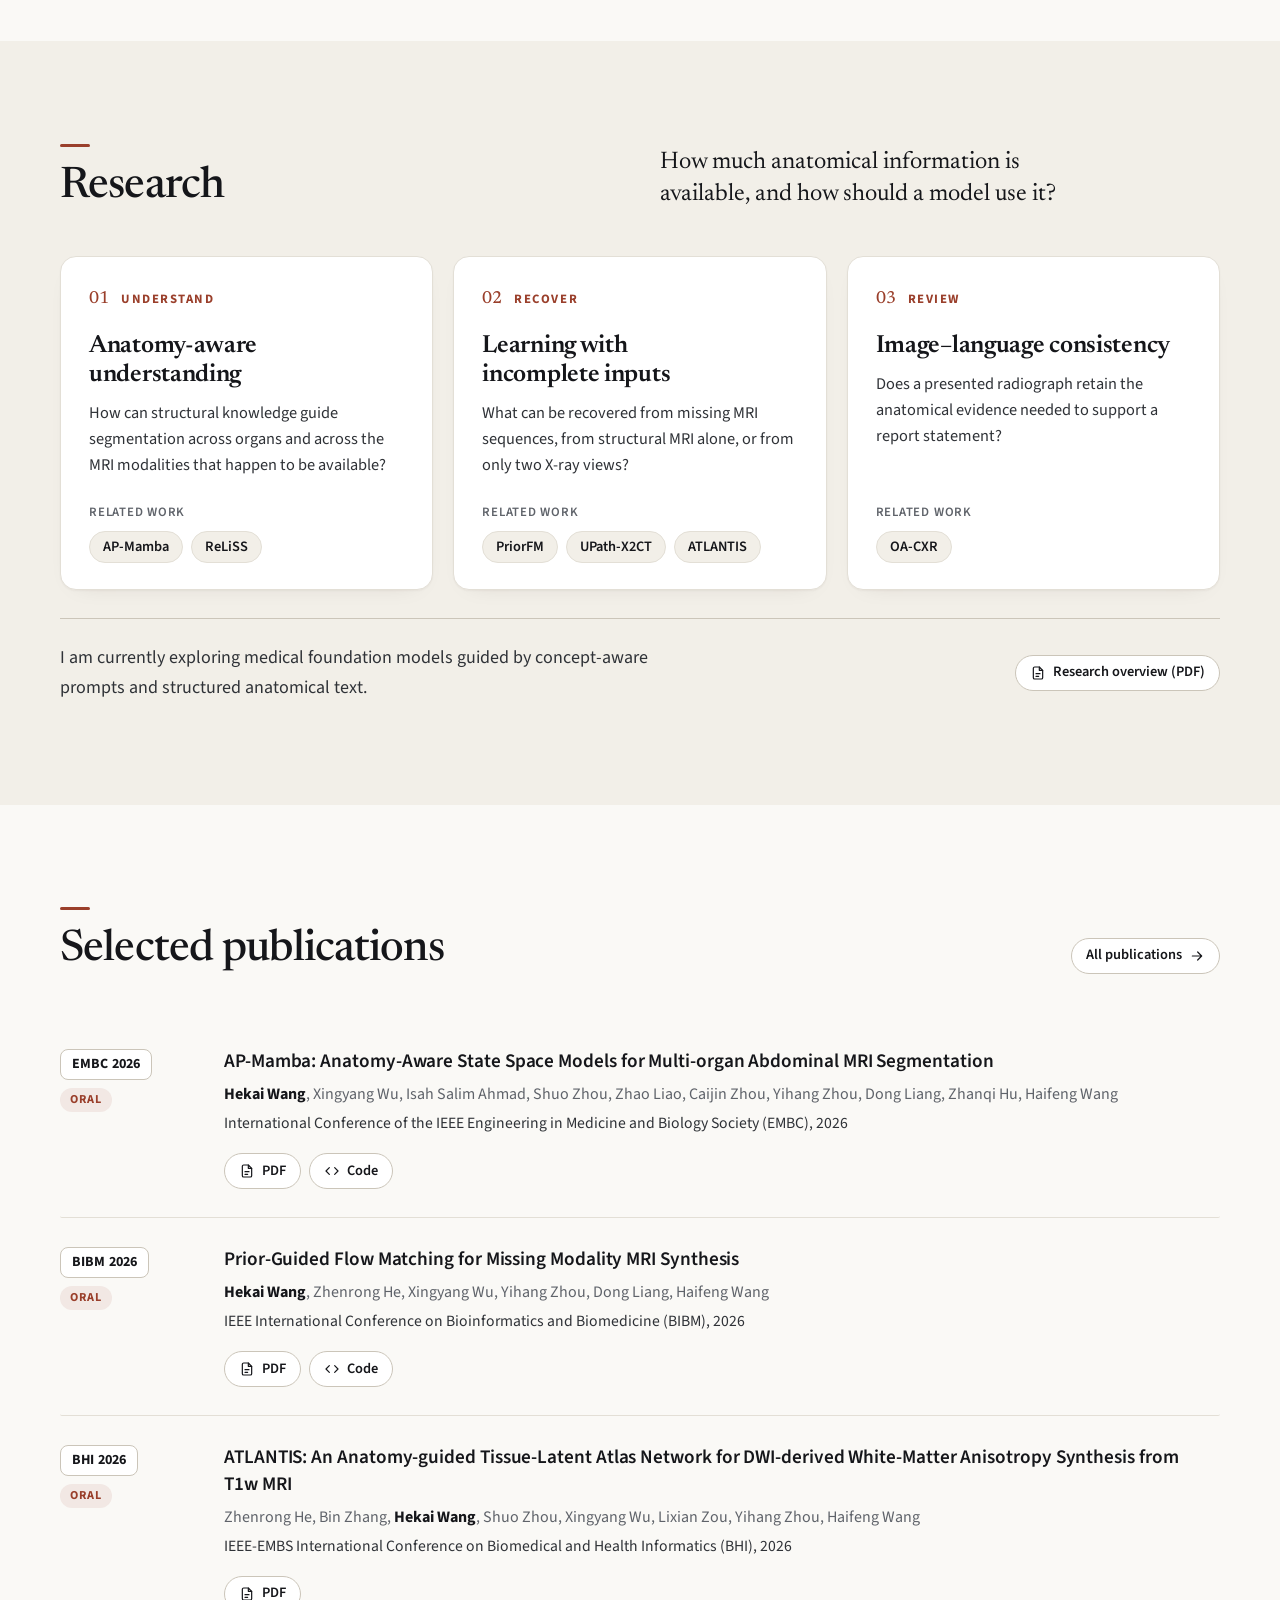
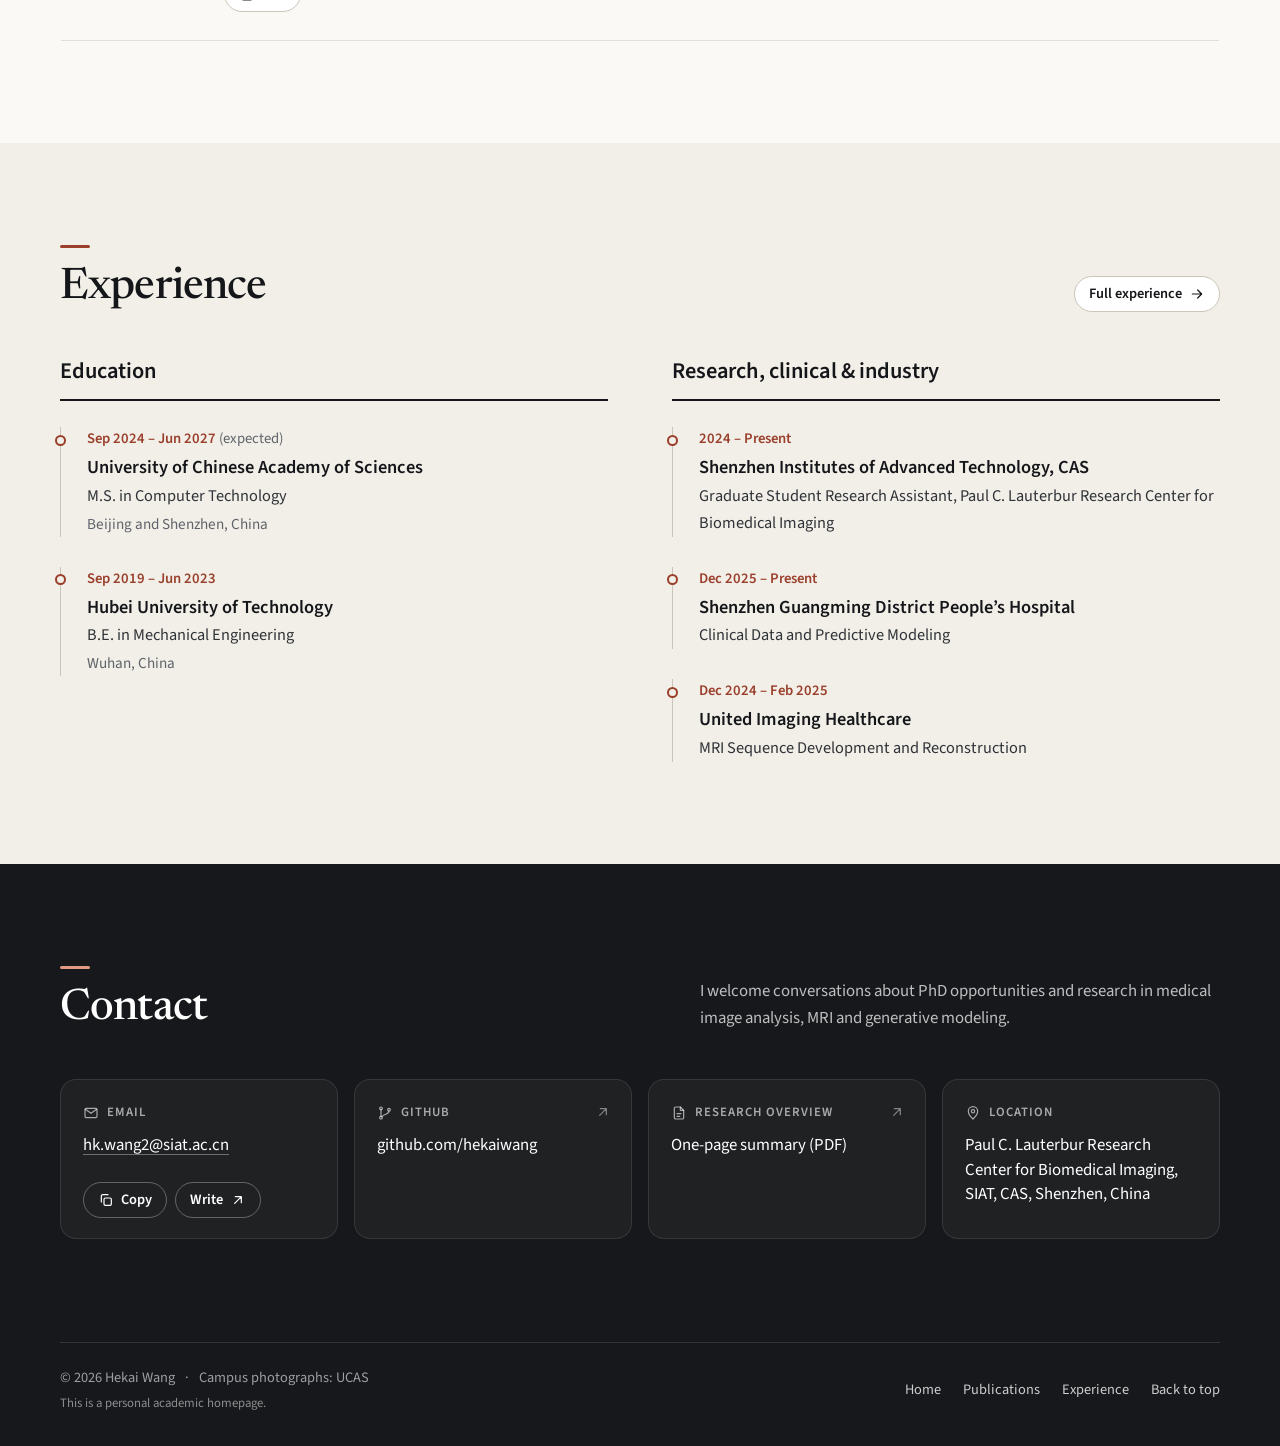
==== commit 236b82a1: "Add personal-homepage note to the footer - "This is a personal academic homepage." in small type und" ====
--- a/index.html
+++ b/index.html
@@ -23,8 +23,8 @@
 <link rel="preload" href="assets/hero-phone-sunset.webp" as="image" media="(max-width: 760px), (max-aspect-ratio: 4/5)">
 <link rel="preload" href="assets/hero-ucas-gate.webp" as="image" media="(min-width: 761px) and (min-aspect-ratio: 4/5)">
 <script>document.documentElement.classList.add('js')</script>
-<link rel="stylesheet" href="style.css?v=11">
-<script src="site.js?v=11" defer></script>
+<link rel="stylesheet" href="style.css?v=12">
+<script src="site.js?v=12" defer></script>
 </head>
 <body>
 <svg width="0" height="0" style="position:absolute" aria-hidden="true" focusable="false">
@@ -289,7 +289,10 @@
 
 <footer class="site-footer">
   <div class="wrap footer-row">
-    <p>© 2026 Hekai Wang<span class="dot-sep" aria-hidden="true">·</span>Campus photographs: UCAS and SIAT, CAS</p>
+    <div class="footer-meta">
+      <p>© 2026 Hekai Wang<span class="dot-sep" aria-hidden="true">·</span>Campus photographs: UCAS</p>
+      <p class="footer-note">This is a personal academic homepage.</p>
+    </div>
     <nav class="footer-nav" aria-label="Footer">
       <a href="index.html">Home</a>
       <a href="publications.html">Publications</a>
--- a/style.css
+++ b/style.css
@@ -322,6 +322,7 @@
 .footer-row { position: relative; display: flex; flex-wrap: wrap; align-items: center; justify-content: space-between; gap: 10px 24px; padding-top: 24px; }
 .footer-row::before { content: ""; position: absolute; top: 0; left: var(--gutter); right: var(--gutter); height: 1px; background: rgba(255, 255, 255, .12); }
 .dot-sep { margin-inline: 10px; }
+.footer-note { margin-top: 4px; font-size: .8rem; color: rgba(255, 255, 255, .5); }
 .footer-nav { display: flex; flex-wrap: wrap; gap: 6px 22px; }
 .footer-nav a { color: rgba(255, 255, 255, .78); transition: color .2s ease; }
 .footer-nav a:hover { color: #fff; }
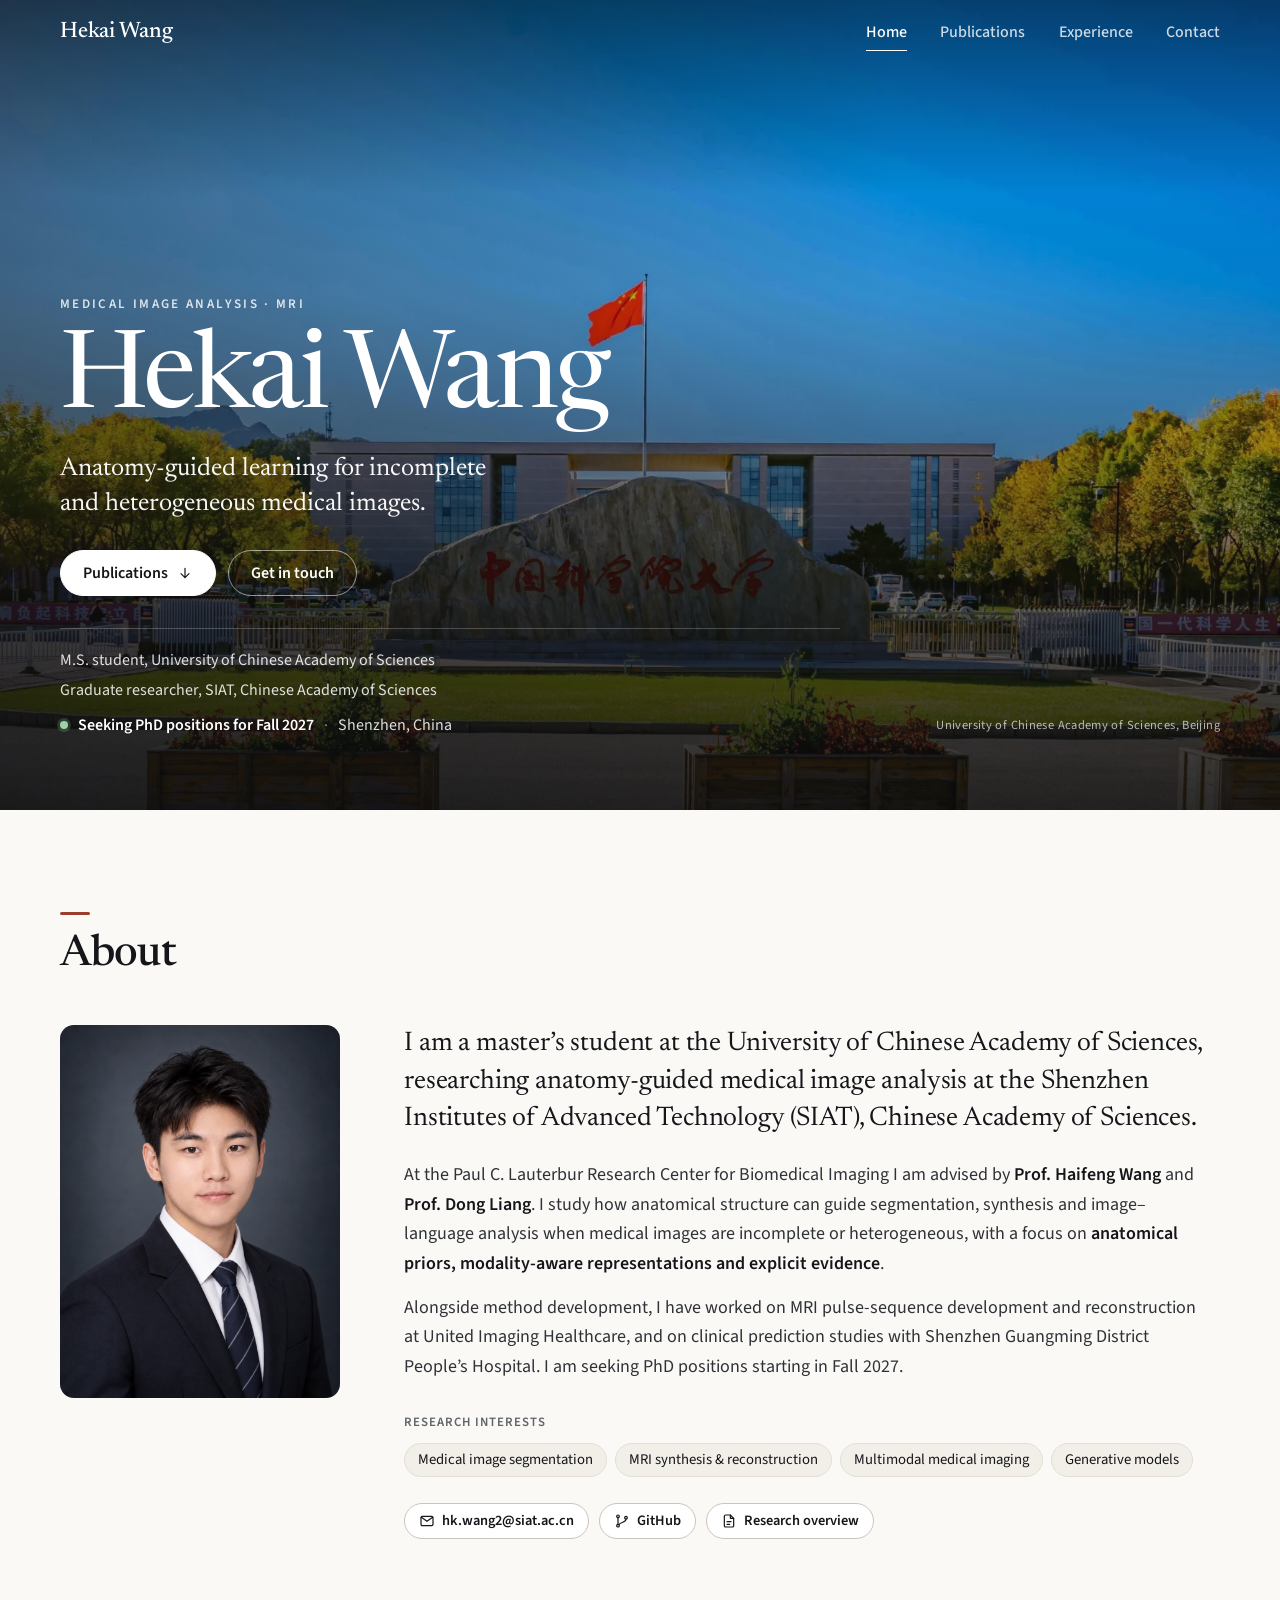
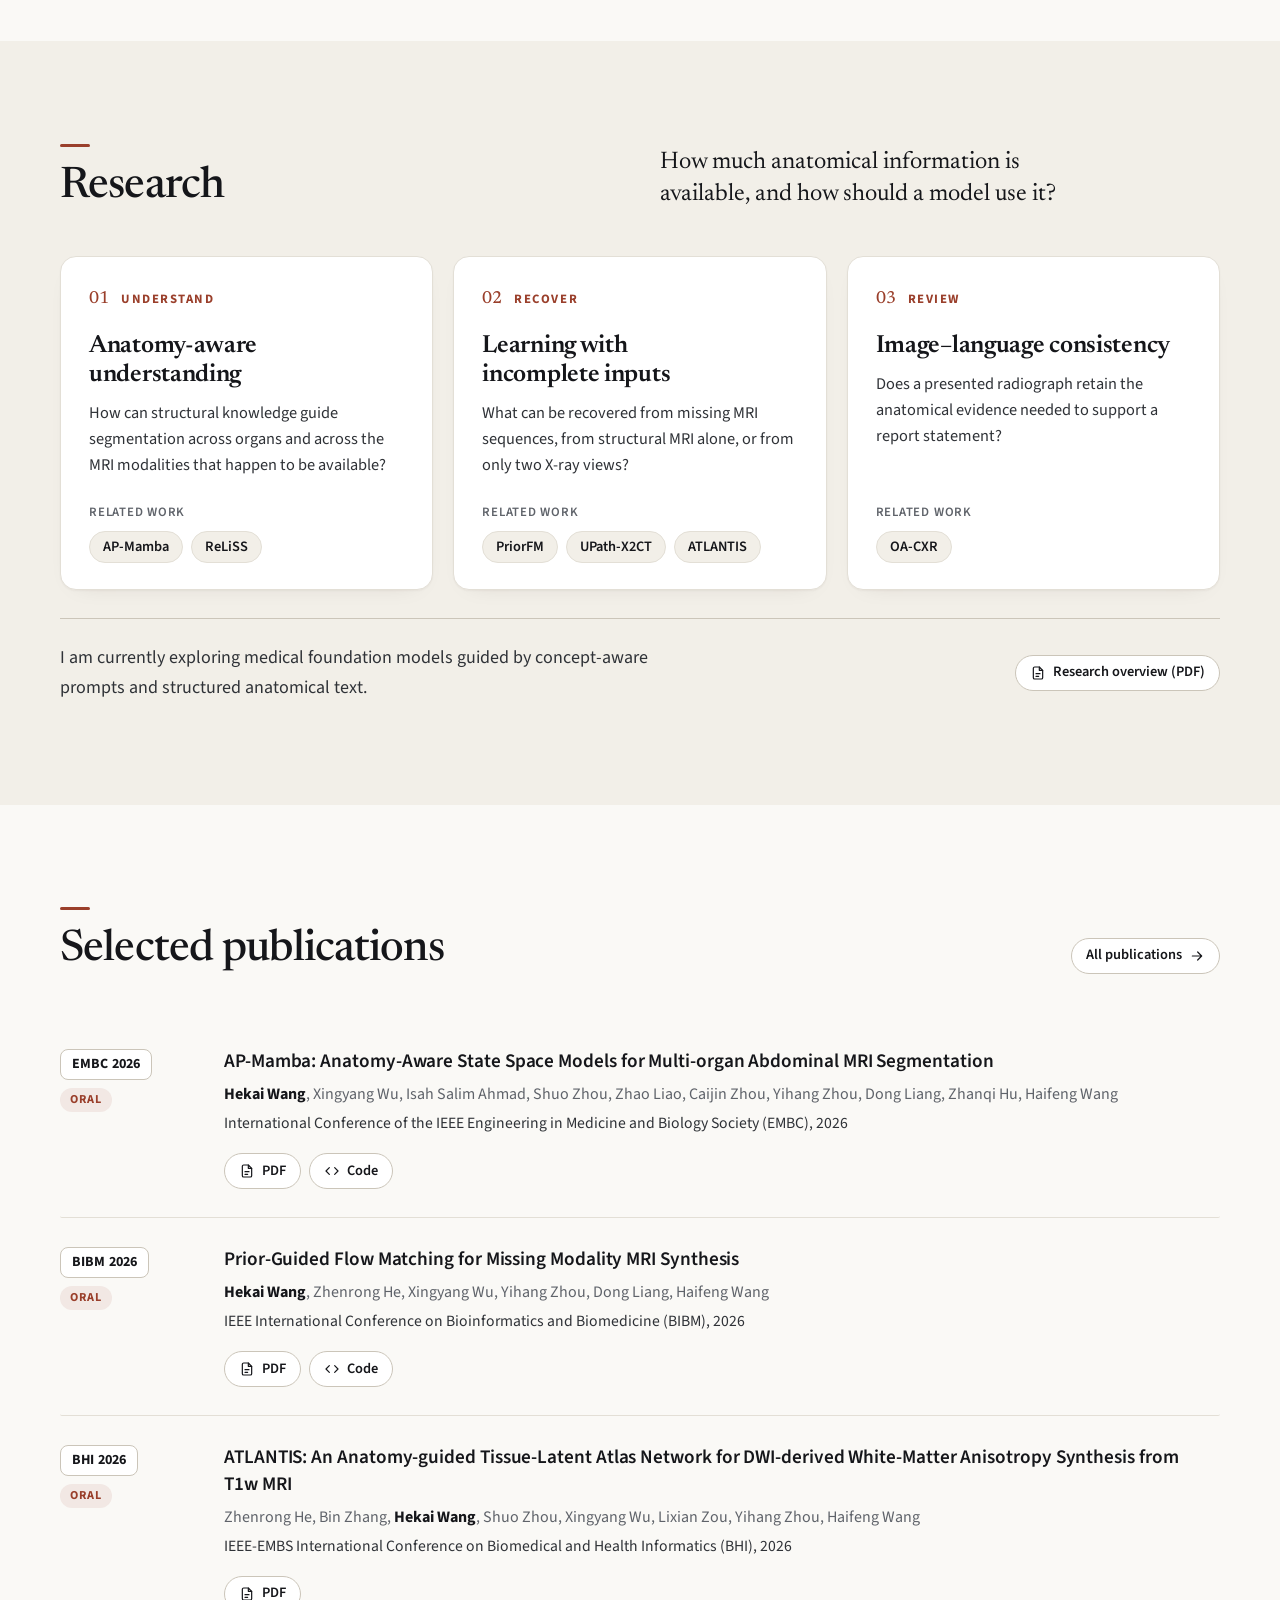
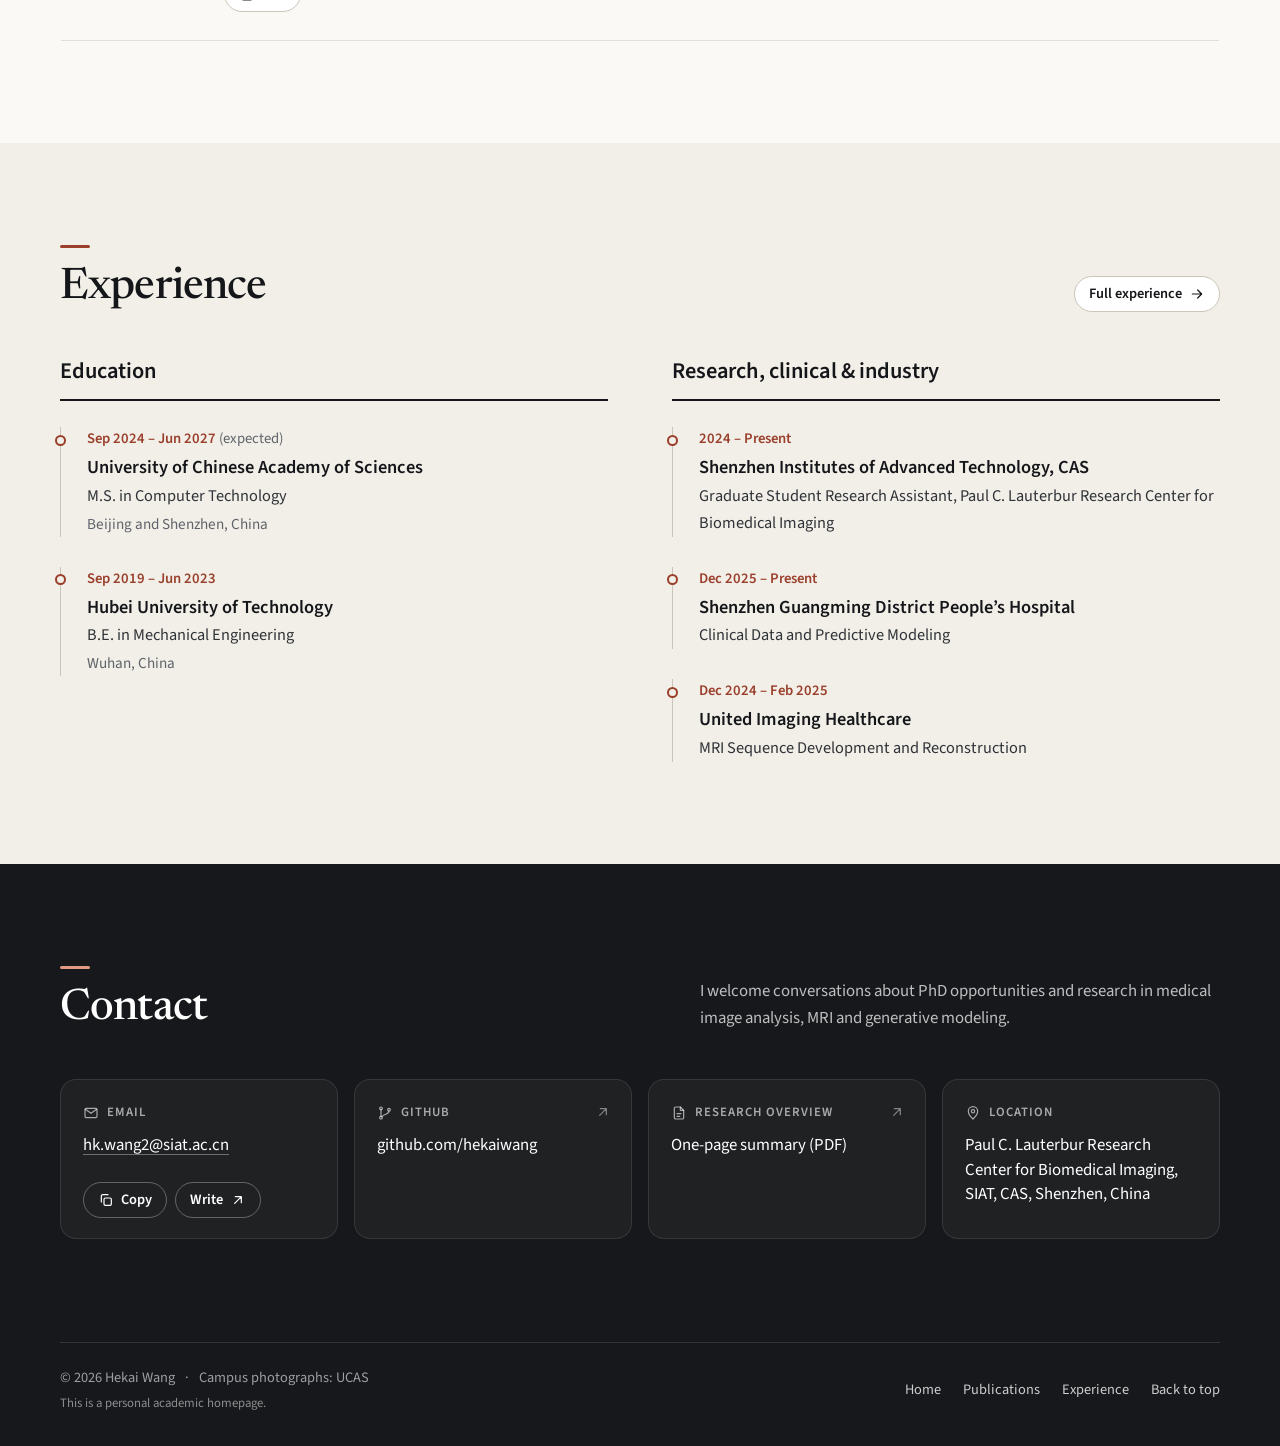
==== commit 5c2cc5da: "Figure preview closes on outside click; refresh cached icons - Clicking a method figure now opens an" ====
--- a/index.html
+++ b/index.html
@@ -14,17 +14,17 @@
 <meta property="og:title" content="Hekai Wang — Medical Image Analysis">
 <meta property="og:description" content="Hekai Wang is an M.S. student at the University of Chinese Academy of Sciences and a graduate researcher at SIAT, CAS, working on anatomy-guided medical image analysis. Seeking PhD positions for Fall 2027.">
 <meta property="og:image" content="https://hekaiwang.github.io/assets/research-overview-preview.webp">
-<link rel="icon" href="favicon.ico" sizes="16x16 32x32 48x48">
-<link rel="icon" href="favicon-32.png" type="image/png" sizes="32x32">
-<link rel="icon" href="favicon-192.png" type="image/png" sizes="192x192">
-<link rel="apple-touch-icon" href="apple-touch-icon.png">
+<link rel="icon" href="favicon.ico?v=2" sizes="16x16 32x32 48x48">
+<link rel="icon" href="favicon-32.png?v=2" type="image/png" sizes="32x32">
+<link rel="icon" href="favicon-192.png?v=2" type="image/png" sizes="192x192">
+<link rel="apple-touch-icon" href="apple-touch-icon.png?v=2">
 <link rel="preload" href="assets/newsreader-latin.woff2" as="font" type="font/woff2" crossorigin>
 <link rel="preload" href="assets/source-sans-3-latin.woff2" as="font" type="font/woff2" crossorigin>
 <link rel="preload" href="assets/hero-phone-sunset.webp" as="image" media="(max-width: 760px), (max-aspect-ratio: 4/5)">
 <link rel="preload" href="assets/hero-ucas-gate.webp" as="image" media="(min-width: 761px) and (min-aspect-ratio: 4/5)">
 <script>document.documentElement.classList.add('js')</script>
-<link rel="stylesheet" href="style.css?v=12">
-<script src="site.js?v=12" defer></script>
+<link rel="stylesheet" href="style.css?v=13">
+<script src="site.js?v=13" defer></script>
 </head>
 <body>
 <svg width="0" height="0" style="position:absolute" aria-hidden="true" focusable="false">
--- a/style.css
+++ b/style.css
@@ -267,6 +267,24 @@
 .detail li, .detail-cols p { font-size: 1rem; line-height: 1.6; }
 .detail li + li { margin-top: 6px; }
 .detail li::marker { color: var(--accent); }
+
+/* Figure preview */
+html.lb-lock { overflow: hidden; }
+.lightbox { position: fixed; inset: 0; z-index: 100; display: flex; align-items: center; justify-content: center; padding: 72px clamp(12px, 4vw, 56px) clamp(16px, 4vh, 40px); background: rgba(12, 13, 15, .9); -webkit-backdrop-filter: blur(10px); backdrop-filter: blur(10px); opacity: 0; transition: opacity .22s ease; cursor: zoom-out; touch-action: pinch-zoom; overscroll-behavior: contain; }
+.lightbox[hidden] { display: none; }
+.lightbox.is-open { opacity: 1; }
+.lb-figure { display: flex; flex-direction: column; align-items: center; max-width: 100%; max-height: 100%; min-height: 0; }
+.lb-figure img { width: auto; height: auto; max-width: min(100%, 1800px); max-height: calc(100vh - 170px); max-height: calc(100dvh - 170px); padding: clamp(8px, 1.4vw, 20px); background: #fff; border-radius: 10px; box-shadow: 0 30px 80px rgba(0, 0, 0, .45); cursor: default; transform: scale(.985); transition: transform .3s var(--ease); }
+.lightbox.is-open .lb-figure img { transform: none; }
+.lb-figure figcaption { margin-top: 14px; font-size: .9rem; line-height: 1.5; color: rgba(255, 255, 255, .78); text-align: center; cursor: zoom-out; }
+.lb-caption:not(:empty)::after { content: " · "; color: rgba(255, 255, 255, .4); }
+.lb-hint { color: rgba(255, 255, 255, .55); }
+.lb-hint-touch { display: none; }
+@media (hover: none) { .lb-hint-pointer { display: none; } .lb-hint-touch { display: inline; } }
+.lb-bar { position: absolute; top: 14px; right: clamp(12px, 3vw, 24px); display: flex; gap: 10px; }
+.lb-bar a, .lb-bar button { display: inline-flex; align-items: center; min-height: 40px; padding: 0 16px; border: 1px solid rgba(255, 255, 255, .32); border-radius: 999px; background: rgba(255, 255, 255, .06); color: #fff; font-size: .9rem; font-weight: 600; cursor: pointer; transition: border-color .2s ease, background-color .2s ease; }
+.lb-bar a:hover, .lb-bar button:hover { border-color: #fff; background: rgba(255, 255, 255, .12); }
+@media (prefers-reduced-motion: reduce) { .lightbox, .lb-figure img { transition: none; } }
 
 /* Experience */
 .xp-grid { display: grid; grid-template-columns: repeat(2, minmax(0, 1fr)); gap: 56px 64px; }
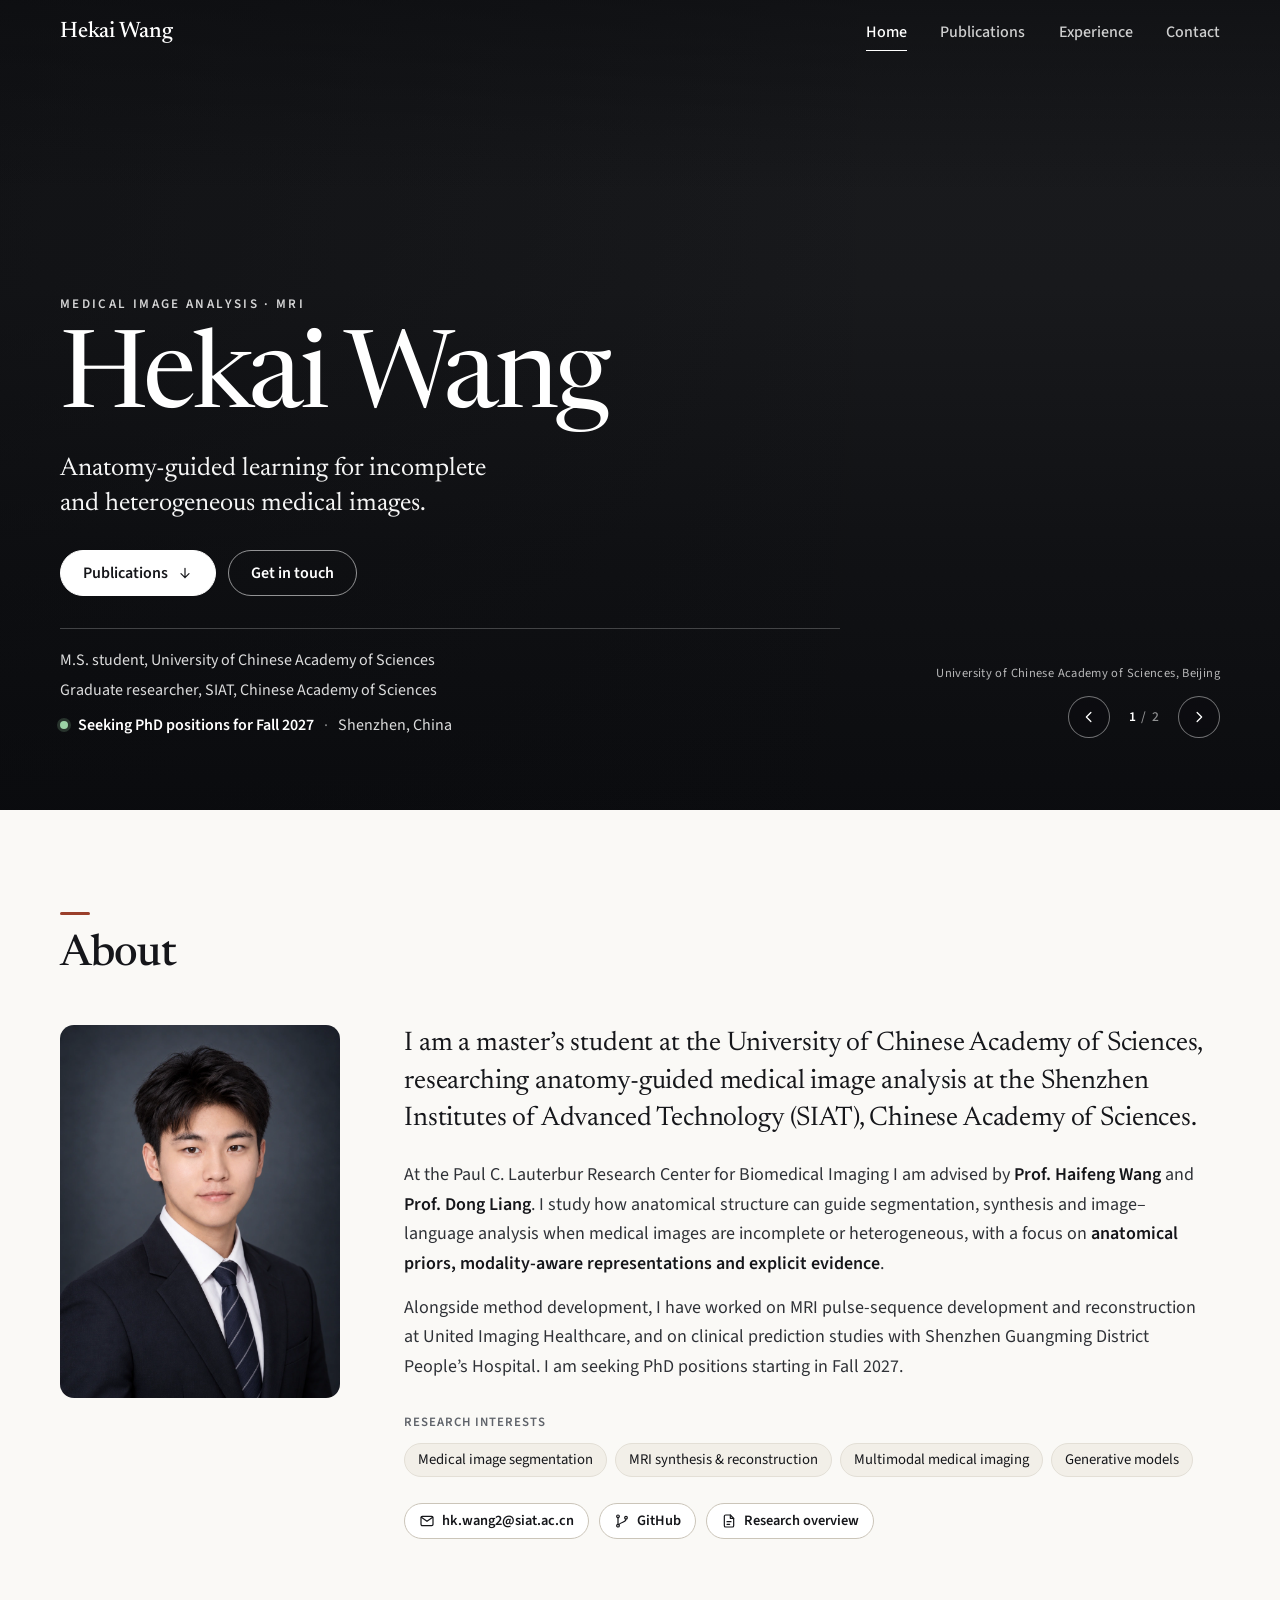
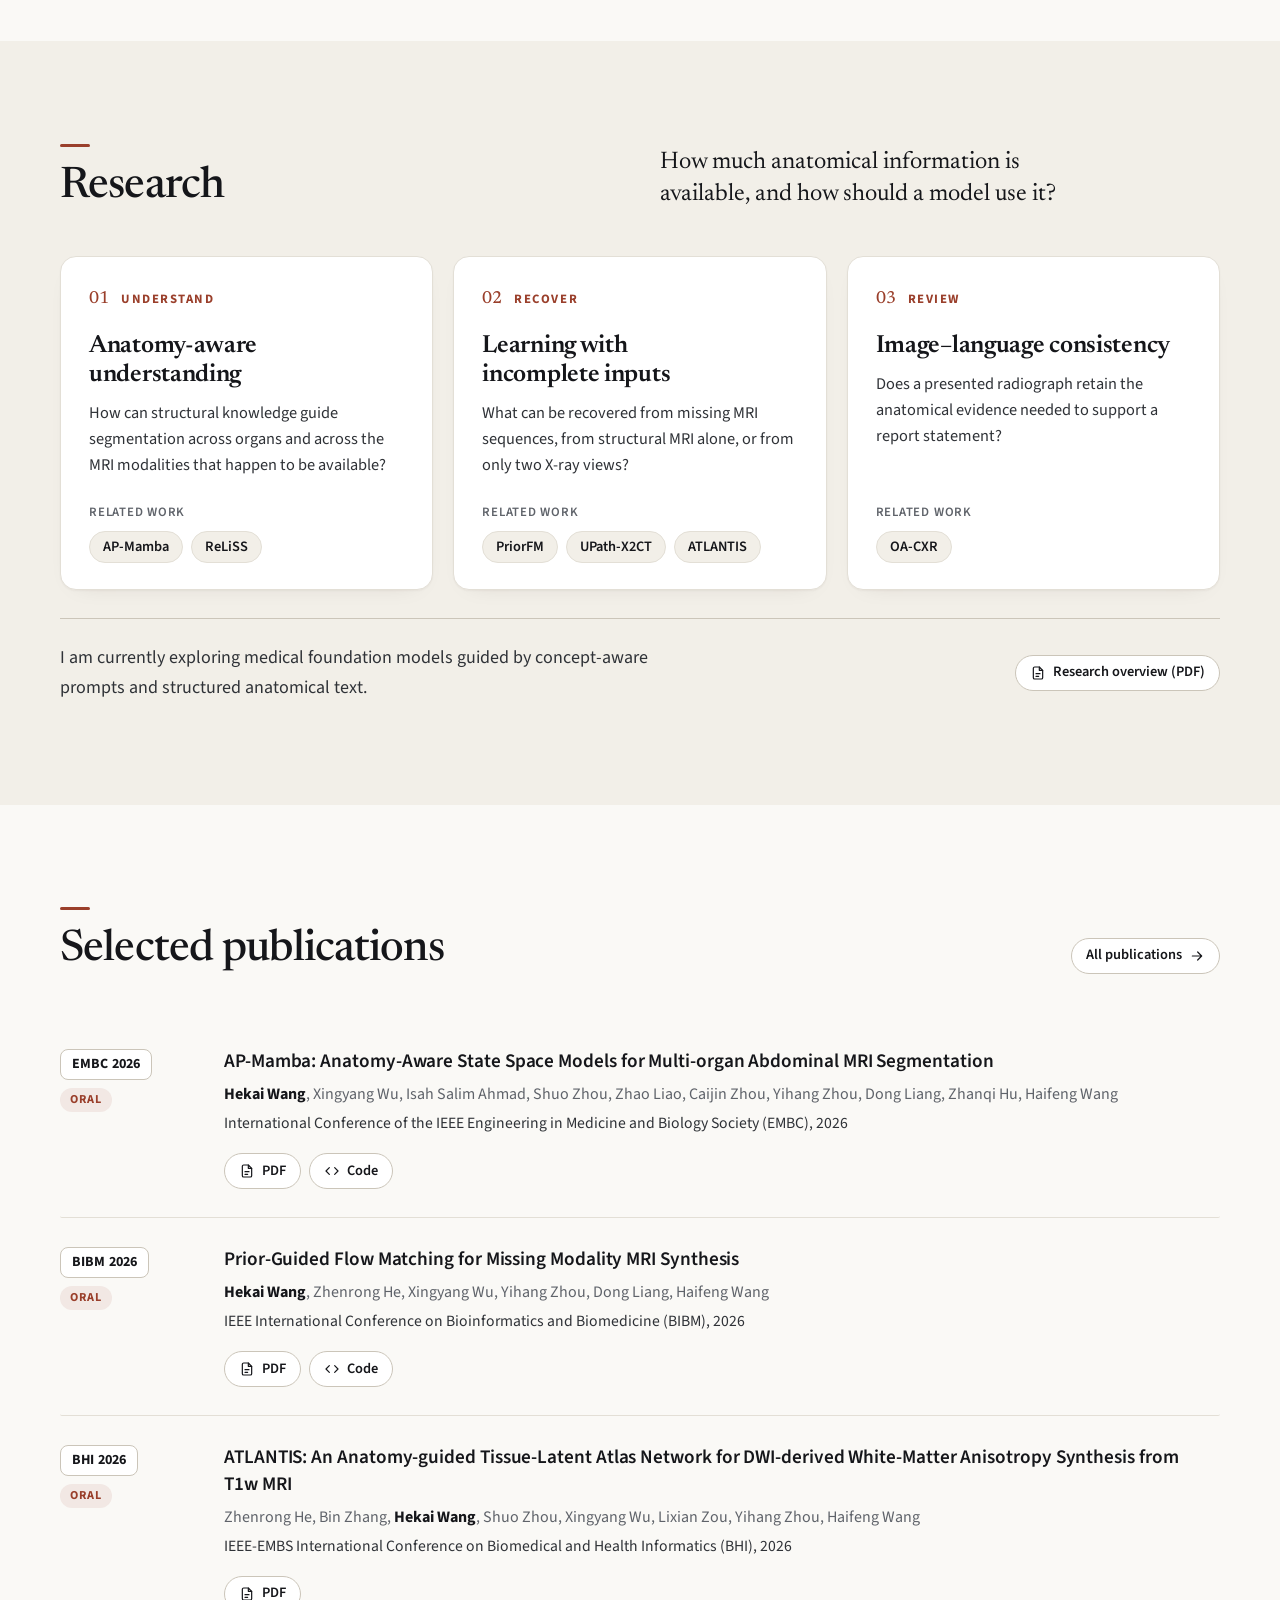
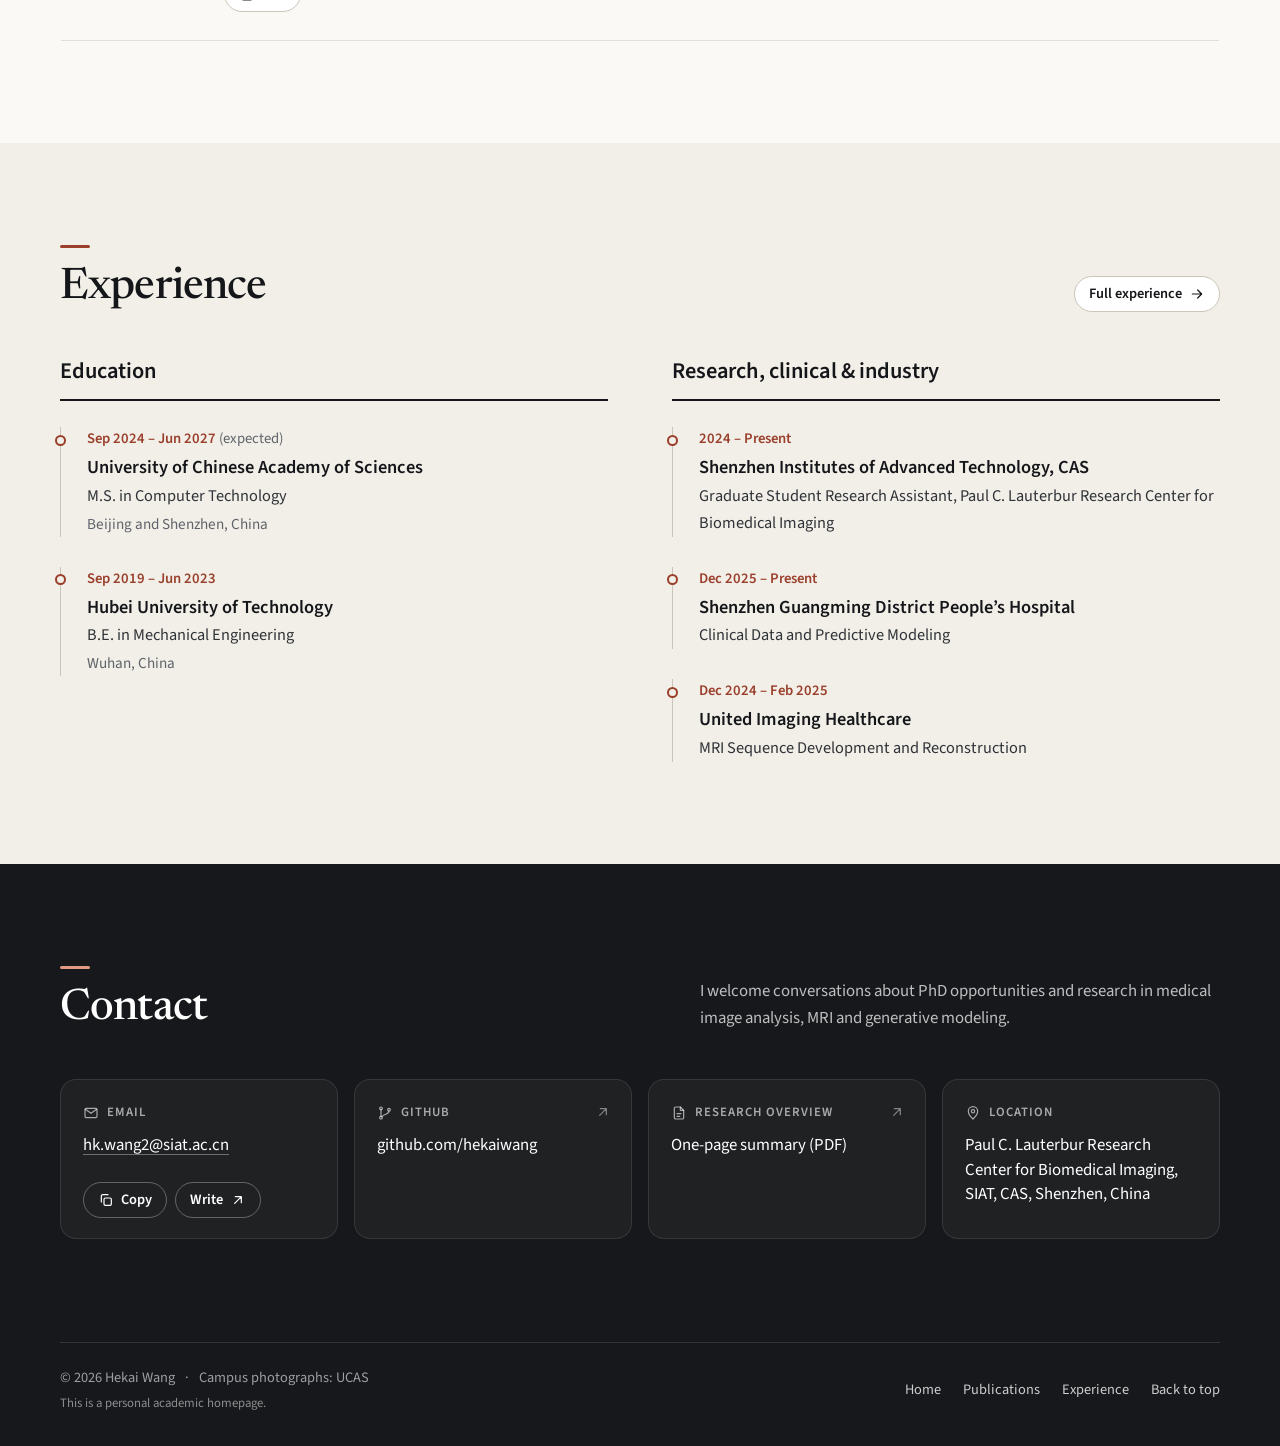
==== commit eb3b4f23: "Add arrows and swipe to the home photo slideshow - Desktop: previous/next buttons with a 1 / 2 count" ====
--- a/index.html
+++ b/index.html
@@ -23,14 +23,16 @@
 <link rel="preload" href="assets/hero-phone-sunset.webp" as="image" media="(max-width: 760px), (max-aspect-ratio: 4/5)">
 <link rel="preload" href="assets/hero-ucas-gate.webp" as="image" media="(min-width: 761px) and (min-aspect-ratio: 4/5)">
 <script>document.documentElement.classList.add('js')</script>
-<link rel="stylesheet" href="style.css?v=13">
-<script src="site.js?v=13" defer></script>
+<link rel="stylesheet" href="style.css?v=14">
+<script src="site.js?v=14" defer></script>
 </head>
 <body>
 <svg width="0" height="0" style="position:absolute" aria-hidden="true" focusable="false">
   <symbol id="i-doc" viewBox="0 0 24 24"><path d="M14 3H7a2 2 0 0 0-2 2v14a2 2 0 0 0 2 2h10a2 2 0 0 0 2-2V8z"/><path d="M14 3v5h5M9 13h6M9 17h4"/></symbol>
   <symbol id="i-code" viewBox="0 0 24 24"><path d="m8 7-5 5 5 5M16 7l5 5-5 5"/></symbol>
   <symbol id="i-chev" viewBox="0 0 24 24"><path d="m6 9 6 6 6-6"/></symbol>
+  <symbol id="i-left" viewBox="0 0 24 24"><path d="m14.5 6-6 6 6 6"/></symbol>
+  <symbol id="i-right" viewBox="0 0 24 24"><path d="m9.5 6 6 6-6 6"/></symbol>
   <symbol id="i-ext" viewBox="0 0 24 24"><path d="M7 17 17 7M8 7h9v9"/></symbol>
   <symbol id="i-arrow" viewBox="0 0 24 24"><path d="M5 12h14M13 6l6 6-6 6"/></symbol>
   <symbol id="i-down" viewBox="0 0 24 24"><path d="M12 5v14M6 13l6 6 6-6"/></symbol>
@@ -86,7 +88,15 @@
           <p class="hero-status"><span class="status-dot" aria-hidden="true"></span><span>Seeking PhD positions for Fall 2027</span><span class="hero-sep" aria-hidden="true">·</span><span class="hero-loc">Shenzhen, China</span></p>
         </div>
       </div>
-      <p class="hero-caption" aria-hidden="true">University of Chinese Academy of Sciences, Beijing</p>
+      <div class="hero-controls" role="group" aria-label="Campus photographs">
+        <p class="hero-caption">University of Chinese Academy of Sciences, Beijing</p>
+        <div class="hc-nav">
+          <button class="hc-btn" type="button" data-hero-step="-1" aria-label="Previous photograph"><svg class="i" aria-hidden="true"><use href="#i-left"/></svg></button>
+          <span class="hc-count" aria-live="polite"><span class="hc-now">1</span><span class="hc-sep">/</span><span class="hc-total">2</span></span>
+          <button class="hc-btn" type="button" data-hero-step="1" aria-label="Next photograph"><svg class="i" aria-hidden="true"><use href="#i-right"/></svg></button>
+        </div>
+        <div class="hc-dots" role="group" aria-label="Choose photograph"></div>
+      </div>
     </div>
   </div>
 </section>
--- a/style.css
+++ b/style.css
@@ -173,7 +173,22 @@
 .status-dot { width: 8px; height: 8px; border-radius: 50%; background: #9bd3a6; box-shadow: 0 0 0 3px rgba(155, 211, 166, .2); }
 .hero-sep { color: rgba(255, 255, 255, .5); font-weight: 400; }
 .hero-loc { font-weight: 400; color: rgba(255, 255, 255, .86); }
-.hero-caption { flex: none; margin-bottom: 2px; font-size: .78rem; letter-spacing: .03em; color: rgba(255, 255, 255, .68); text-align: right; transition: opacity .45s ease; }
+.hero-controls { display: none; }
+.js .hero-controls { display: flex; flex: none; flex-direction: column; align-items: flex-end; gap: 12px; }
+.js .hero-controls[hidden] { display: none; }
+.hero-caption { font-size: .78rem; letter-spacing: .03em; color: rgba(255, 255, 255, .7); text-align: right; transition: opacity .45s ease; }
+.hc-nav { display: flex; align-items: center; gap: 12px; }
+.hc-btn { display: inline-grid; place-items: center; width: 42px; height: 42px; border: 1px solid rgba(255, 255, 255, .42); border-radius: 50%; background: rgba(12, 13, 16, .22); color: #fff; -webkit-backdrop-filter: blur(6px); backdrop-filter: blur(6px); transition: background-color .2s ease, border-color .2s ease, transform .2s var(--ease); }
+.hc-btn .i { width: 18px; height: 18px; stroke-width: 1.7; }
+.hc-btn:hover { background: rgba(255, 255, 255, .16); border-color: #fff; }
+.hc-btn:active { transform: scale(.94); }
+.hc-count { display: inline-flex; align-items: baseline; gap: 5px; min-width: 44px; justify-content: center; font-size: .85rem; font-weight: 600; letter-spacing: .04em; color: #fff; font-variant-numeric: tabular-nums; }
+.hc-sep, .hc-total { color: rgba(255, 255, 255, .55); font-weight: 500; }
+.hc-dots { display: none; }
+.hc-dot { position: relative; width: 26px; height: 32px; }
+.hc-dot::before { content: ""; position: absolute; left: 3px; right: 3px; top: 50%; height: 3px; margin-top: -1.5px; border-radius: 2px; background: rgba(255, 255, 255, .42); transition: background-color .3s ease; }
+.hc-dot[aria-current="true"]::before { background: #fff; }
+.hero-home { touch-action: pan-y pinch-zoom; }
 .hero-caption.is-fading { opacity: 0; }
 
 /* Sub-page photo band */
@@ -406,7 +421,10 @@
   .hero-home .slide-ginkgo { object-position: 36% 50%; }
   .hero-page .band-pubs img { object-position: 30% 40%; }
   .hero-page .band-xp img { object-position: 30% 30%; }
-  .hero-caption { display: none; }
+  .hero-caption, .hc-nav { display: none; }
+  .hc-dots { display: flex; gap: 2px; margin-right: -3px; }
+  .hero-home .hero-row { position: relative; }
+  .js .hero-home .hero-controls { position: absolute; right: var(--gutter); bottom: 0; }
   .hero-page { height: auto; min-height: 340px; }
   .hero-page .hero-inner { position: relative; padding-top: calc(var(--header-h) + 64px); }
 }
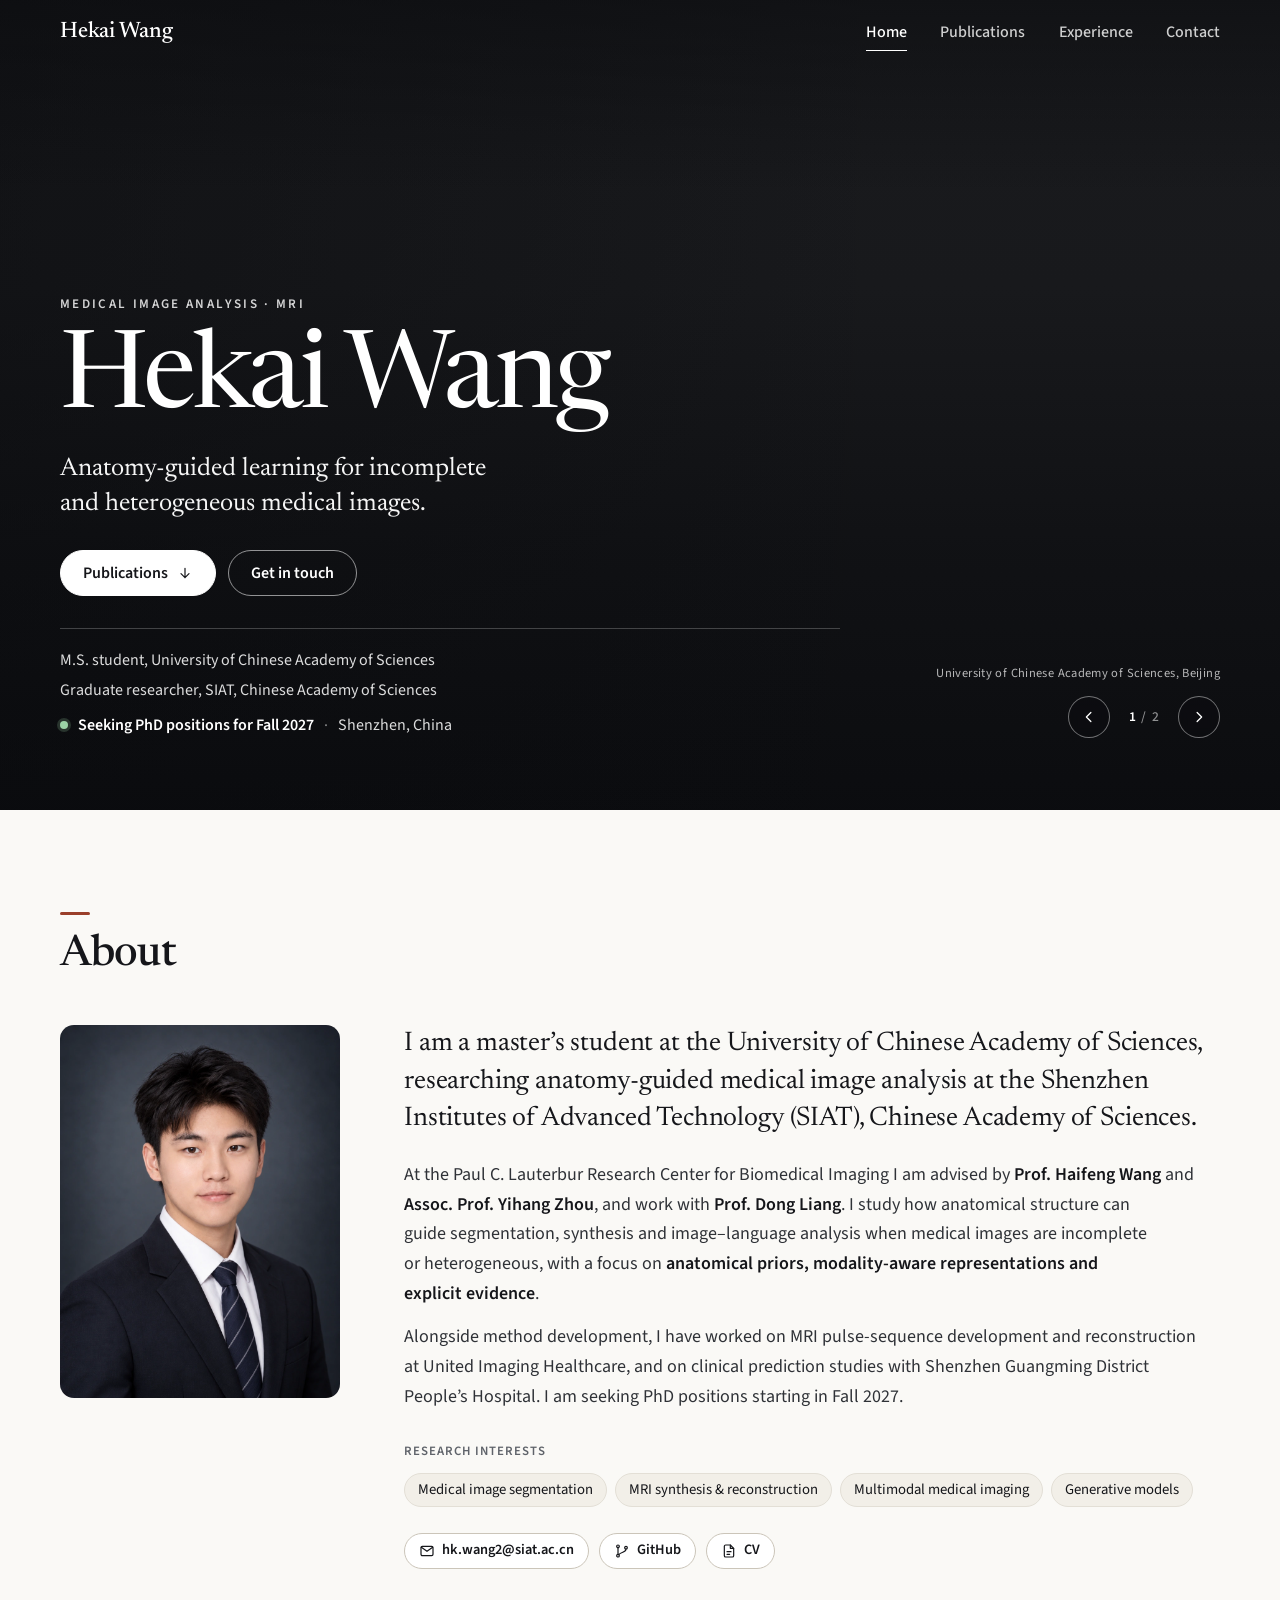
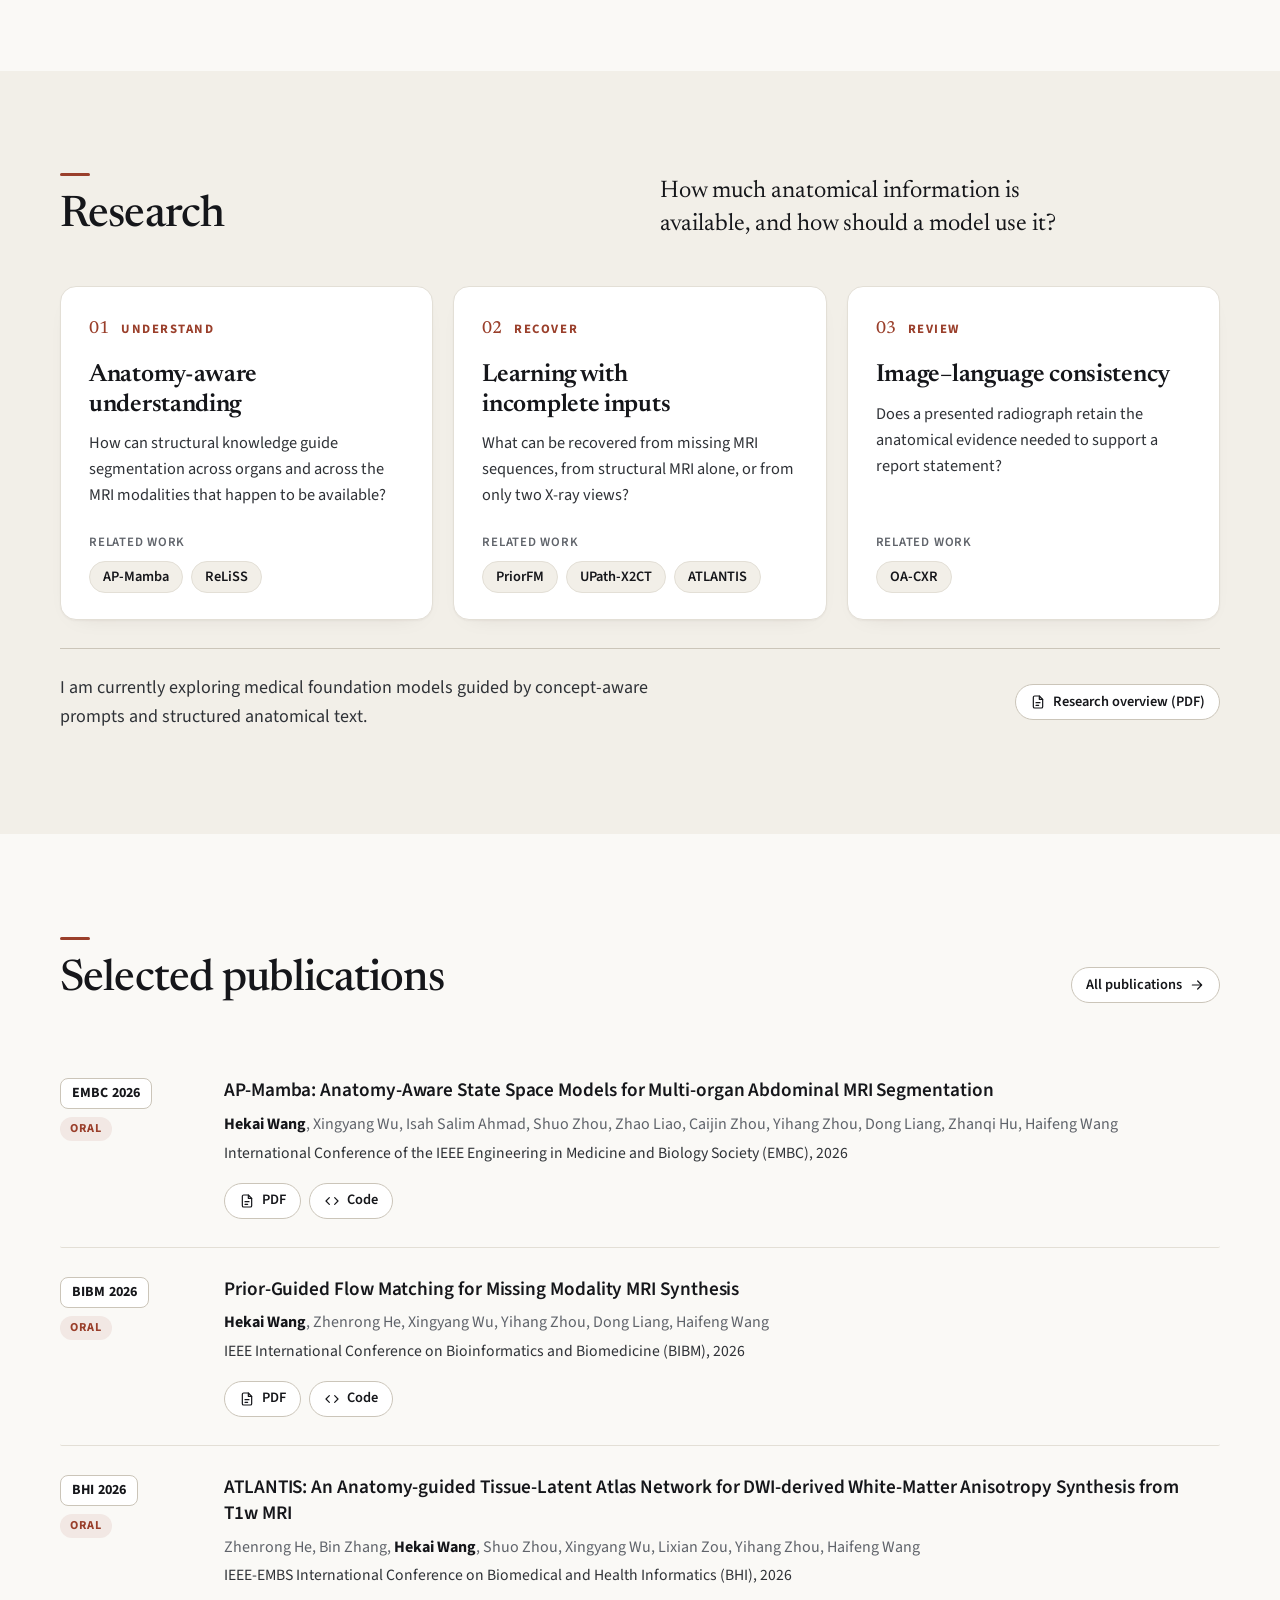
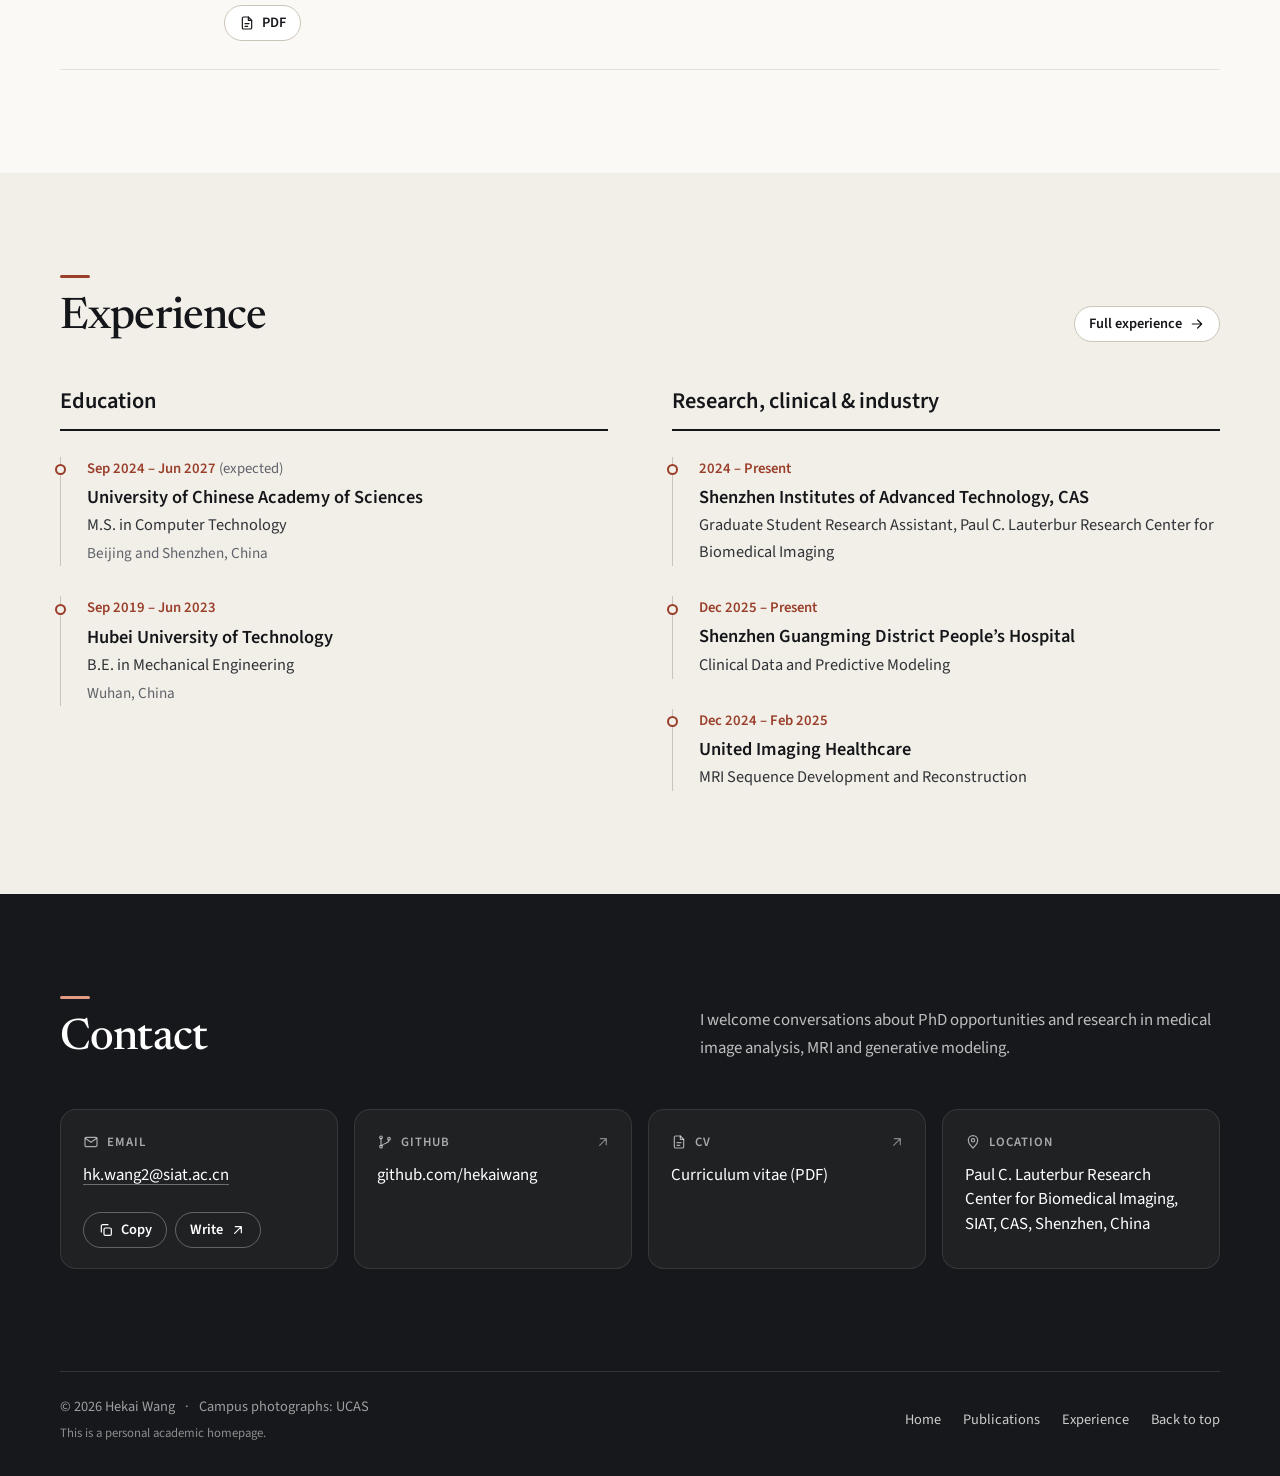
==== commit 0c4000fc: "Link the CV and correct the advisor line - About button and Contact card now open the CV (assets/hek" ====
--- a/index.html
+++ b/index.html
@@ -13,7 +13,7 @@
 <meta property="og:url" content="https://hekaiwang.github.io/">
 <meta property="og:title" content="Hekai Wang — Medical Image Analysis">
 <meta property="og:description" content="Hekai Wang is an M.S. student at the University of Chinese Academy of Sciences and a graduate researcher at SIAT, CAS, working on anatomy-guided medical image analysis. Seeking PhD positions for Fall 2027.">
-<meta property="og:image" content="https://hekaiwang.github.io/assets/research-overview-preview.webp">
+<meta property="og:image" content="https://hekaiwang.github.io/assets/research-overview-preview.webp?v=2">
 <link rel="icon" href="favicon.ico?v=2" sizes="16x16 32x32 48x48">
 <link rel="icon" href="favicon-32.png?v=2" type="image/png" sizes="32x32">
 <link rel="icon" href="favicon-192.png?v=2" type="image/png" sizes="192x192">
@@ -112,7 +112,7 @@
       </figure>
       <div class="about-text">
         <p class="lead">I am a master’s student at the University of Chinese Academy of Sciences, researching anatomy-guided medical image analysis at the Shenzhen Institutes of Advanced Technology (SIAT), Chinese Academy of Sciences.</p>
-        <p>At the Paul C. Lauterbur Research Center for Biomedical Imaging I am advised by <strong>Prof. Haifeng Wang</strong> and <strong>Prof. Dong Liang</strong>. I study how anatomical structure can guide segmentation, synthesis and image–language analysis when medical images are incomplete or heterogeneous, with a focus on <strong>anatomical priors, modality-aware representations and explicit evidence</strong>.</p>
+        <p>At the Paul C. Lauterbur Research Center for Biomedical Imaging I am advised by <strong>Prof. Haifeng Wang</strong> and <strong>Assoc. Prof. Yihang Zhou</strong>, and work with <strong>Prof. Dong Liang</strong>. I study how anatomical structure can guide segmentation, synthesis and image–language analysis when medical images are incomplete or heterogeneous, with a focus on <strong>anatomical priors, modality-aware representations and explicit evidence</strong>.</p>
         <p>Alongside method development, I have worked on MRI pulse-sequence development and reconstruction at United Imaging Healthcare, and on clinical prediction studies with Shenzhen Guangming District People’s Hospital. I am seeking PhD positions starting in Fall 2027.</p>
         <div class="interests">
           <p class="mini-label">Research interests</p>
@@ -126,7 +126,7 @@
         <div class="about-links">
           <a class="btn-s" href="mailto:hk.wang2@siat.ac.cn"><svg class="i" aria-hidden="true"><use href="#i-mail"/></svg>hk.wang2@siat.ac.cn</a>
           <a class="btn-s" href="https://github.com/hekaiwang" target="_blank" rel="noopener"><svg class="i" aria-hidden="true"><use href="#i-branch"/></svg>GitHub</a>
-          <a class="btn-s" href="assets/hekai-wang-research-overview.pdf" target="_blank" rel="noopener"><svg class="i" aria-hidden="true"><use href="#i-doc"/></svg>Research overview</a>
+          <a class="btn-s" href="assets/hekai-wang-cv.pdf?v=1" target="_blank" rel="noopener"><svg class="i" aria-hidden="true"><use href="#i-doc"/></svg>CV</a>
         </div>
       </div>
     </div>
@@ -161,7 +161,7 @@
     </div>
     <div class="research-foot">
       <p>I am currently exploring medical foundation models guided by concept-aware prompts and structured anatomical text.</p>
-      <a class="btn-s" href="assets/hekai-wang-research-overview.pdf" target="_blank" rel="noopener"><svg class="i" aria-hidden="true"><use href="#i-doc"/></svg>Research overview (PDF)</a>
+      <a class="btn-s" href="assets/hekai-wang-research-overview.pdf?v=2" target="_blank" rel="noopener"><svg class="i" aria-hidden="true"><use href="#i-doc"/></svg>Research overview (PDF)</a>
     </div>
   </div>
 </section>
@@ -282,9 +282,9 @@
         <p class="c-value">github.com/hekaiwang</p>
         <span class="c-go" aria-hidden="true"><svg class="i"><use href="#i-ext"/></svg></span>
       </a>
-      <a class="c-card c-link" href="assets/hekai-wang-research-overview.pdf" target="_blank" rel="noopener">
-        <p class="c-label"><svg class="i" aria-hidden="true"><use href="#i-doc"/></svg>Research overview</p>
-        <p class="c-value">One-page summary (PDF)</p>
+      <a class="c-card c-link" href="assets/hekai-wang-cv.pdf?v=1" target="_blank" rel="noopener">
+        <p class="c-label"><svg class="i" aria-hidden="true"><use href="#i-doc"/></svg>CV</p>
+        <p class="c-value">Curriculum vitae (PDF)</p>
         <span class="c-go" aria-hidden="true"><svg class="i"><use href="#i-ext"/></svg></span>
       </a>
       <div class="c-card">
